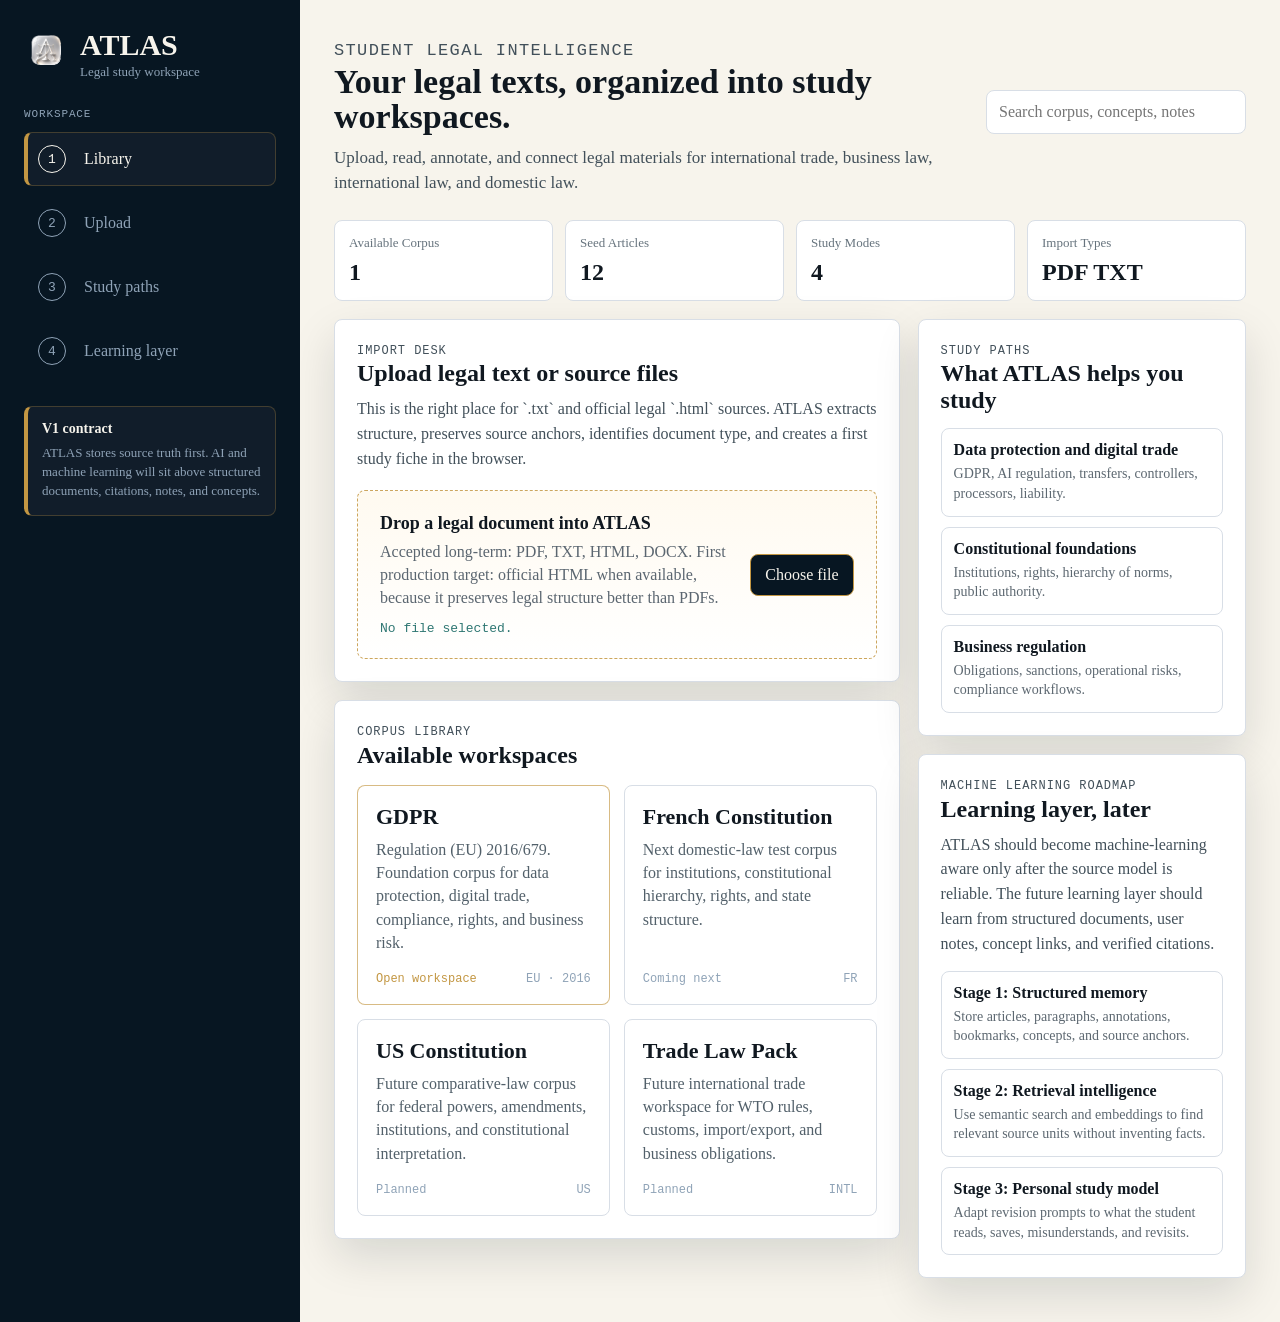
==== index.html @ c13e03ed "Add initial HTML structure for ATLAS workspace" ====
<!doctype html>
<html lang="en">
  <head>
    <meta charset="utf-8">
    <meta name="viewport" content="width=device-width, initial-scale=1">
    <title>ATLAS - Legal Study Workspace</title>
    <style>
      :root {
        --ink: #101820;
        --muted: #8fa3b7;
        --line: #d8dee6;
        --paper: #f7f4ec;
        --panel: #ffffff;
        --nav: #071622;
        --nav-panel: #111d2a;
        --blue: #7f9fbd;
        --teal: #2f7773;
        --gold: #c39743;
        --rose: #bd3d55;
        --soft-blue: #edf3f8;
        --soft-teal: #e8f3f0;
        --soft-gold: #fff4dc;
        --shadow: 0 18px 45px rgba(7, 22, 34, 0.13);
        --serif: "Playfair Display", "Times New Roman", Times, serif;
        --sans: "Times New Roman", Times, serif;
        --mono: "IBM Plex Mono", ui-monospace, monospace;
      }

      * { box-sizing: border-box; }

      body {
        margin: 0;
        background: var(--paper);
        color: var(--ink);
        font-family: var(--sans);
      }

      a {
        color: inherit;
      }

      button, input {
        font: inherit;
      }

      .app {
        min-height: 100vh;
        display: grid;
        grid-template-columns: 300px minmax(0, 1fr);
      }

      .sidebar {
        background: var(--nav);
        color: #f7f4ec;
        padding: 28px 24px;
        min-height: 100vh;
        position: sticky;
        top: 0;
      }

      .brand {
        display: flex;
        align-items: center;
        gap: 12px;
        margin-bottom: 28px;
      }

      .brand-logo {
        width: 44px;
        height: 44px;
        object-fit: contain;
      }

      .brand h1 {
        margin: 0;
        font-family: var(--serif);
        font-size: 30px;
        font-weight: 600;
      }

      .brand p {
        margin: 2px 0 0;
        color: var(--muted);
        font-size: 13px;
      }

      .nav-title {
        margin: 26px 0 12px;
        color: var(--muted);
        font-family: var(--mono);
        font-size: 11px;
        letter-spacing: .08em;
        text-transform: uppercase;
      }

      .side-link {
        display: grid;
        grid-template-columns: 34px 1fr;
        align-items: center;
        gap: 12px;
        color: var(--muted);
        text-decoration: none;
        border: 1px solid transparent;
        border-left: 4px solid transparent;
        border-radius: 8px;
        padding: 12px 10px;
        margin-bottom: 10px;
      }

      .side-link.active,
      .side-link:hover {
        color: #f7f4ec;
        background: var(--nav-panel);
        border-color: rgba(195,151,67,.28);
        border-left-color: var(--gold);
      }

      .step {
        width: 28px;
        height: 28px;
        border: 1px solid currentColor;
        border-radius: 50%;
        display: grid;
        place-items: center;
        font-family: var(--mono);
        font-size: 13px;
      }

      .sidebar-note {
        margin-top: 28px;
        background: var(--nav-panel);
        border: 1px solid rgba(195,151,67,.28);
        border-left: 4px solid var(--gold);
        border-radius: 8px;
        padding: 14px;
      }

      .sidebar-note strong {
        display: block;
        font-size: 14px;
      }

      .sidebar-note span {
        display: block;
        margin-top: 7px;
        color: var(--muted);
        font-size: 13px;
        line-height: 1.45;
      }

      .main {
        min-width: 0;
        padding: 28px 34px 44px;
      }

      .topbar {
        display: flex;
        align-items: center;
        justify-content: space-between;
        gap: 20px;
        margin-bottom: 24px;
      }

      .eyebrow {
        margin: 0 0 8px;
        color: var(--teal);
        font-family: var(--mono);
        font-size: 12px;
        letter-spacing: .08em;
        text-transform: uppercase;
      }

      h2, h3 {
        font-family: var(--serif);
        letter-spacing: 0;
      }

      .topbar h2 {
        margin: 0;
        font-size: 34px;
        line-height: 1.05;
      }

      .topbar p {
        max-width: 650px;
        margin: 10px 0 0;
        color: #42505a;
        font-size: 17px;
        line-height: 1.5;
      }

      .search {
        min-width: 260px;
        max-width: 380px;
        flex: 1;
      }

      .search input {
        width: 100%;
        border: 1px solid var(--line);
        background: #fff;
        border-radius: 8px;
        padding: 12px;
        outline: 0;
      }

      .dashboard {
        display: grid;
        grid-template-columns: minmax(0, 1.55fr) minmax(320px, .9fr);
        gap: 18px;
        align-items: start;
      }

      .panel,
      .corpus-card,
      .metric {
        background: var(--panel);
        border: 1px solid var(--line);
        border-radius: 8px;
        box-shadow: var(--shadow);
      }

      .panel {
        padding: 22px;
      }

      .panel h3 {
        margin: 0 0 10px;
        font-size: 24px;
      }

      .panel p {
        margin: 0;
        color: #42505a;
        line-height: 1.55;
      }

      .upload-zone {
        margin-top: 18px;
        border: 1px dashed rgba(195,151,67,.85);
        background: linear-gradient(180deg, #fffaf0, #ffffff);
        border-radius: 8px;
        padding: 22px;
        display: grid;
        grid-template-columns: 1fr auto;
        align-items: center;
        gap: 16px;
      }

      .upload-zone strong {
        display: block;
        font-size: 18px;
      }

      .upload-zone span {
        display: block;
        margin-top: 6px;
        color: #5b6670;
        line-height: 1.45;
      }

      .file-input {
        position: relative;
        overflow: hidden;
      }

      .file-input input {
        position: absolute;
        inset: 0;
        opacity: 0;
        cursor: pointer;
      }

      .button,
      .ghost-button {
        display: inline-flex;
        align-items: center;
        justify-content: center;
        min-height: 42px;
        border-radius: 8px;
        padding: 10px 14px;
        text-decoration: none;
        cursor: pointer;
      }

      .button {
        border: 1px solid var(--gold);
        background: var(--nav);
        color: #f7f4ec;
      }

      .ghost-button {
        border: 1px solid var(--line);
        background: #fff;
        color: var(--ink);
      }

      .metrics {
        display: grid;
        grid-template-columns: repeat(4, minmax(0, 1fr));
        gap: 12px;
        margin: 18px 0;
      }

      .metric {
        padding: 14px;
        box-shadow: none;
      }

      .metric span {
        display: block;
        color: #66737d;
        font-size: 13px;
      }

      .metric strong {
        display: block;
        margin-top: 8px;
        font-size: 24px;
      }

      .corpus-grid {
        display: grid;
        grid-template-columns: repeat(2, minmax(0, 1fr));
        gap: 14px;
        margin-top: 16px;
      }

      .corpus-card {
        padding: 18px;
        box-shadow: none;
        text-decoration: none;
        min-height: 176px;
        display: flex;
        flex-direction: column;
        justify-content: space-between;
      }

      .corpus-card.available {
        border-color: rgba(195,151,67,.65);
      }

      .corpus-card h4 {
        margin: 0;
        font-family: var(--serif);
        font-size: 22px;
      }

      .corpus-card p {
        margin: 8px 0 0;
        color: #52606a;
        line-height: 1.45;
      }

      .card-footer {
        display: flex;
        align-items: center;
        justify-content: space-between;
        gap: 12px;
        margin-top: 18px;
        color: var(--muted);
        font-family: var(--mono);
        font-size: 12px;
      }

      .status-pill {
        color: var(--gold);
      }

      .right-stack {
        display: grid;
        gap: 18px;
      }

      .path-list,
      .roadmap-list {
        display: grid;
        gap: 10px;
        margin-top: 14px;
      }

      .path,
      .roadmap-item {
        border: 1px solid var(--line);
        border-radius: 8px;
        padding: 12px;
        background: #fff;
      }

      .path strong,
      .roadmap-item strong {
        display: block;
      }

      .path span,
      .roadmap-item span {
        display: block;
        margin-top: 5px;
        color: #5d6871;
        font-size: 14px;
        line-height: 1.4;
      }

      .file-status {
        margin-top: 12px;
        color: var(--teal);
        font-family: var(--mono);
        font-size: 13px;
      }

      .review-panel {
        margin-top: 18px;
        border: 1px solid rgba(195,151,67,.5);
        border-left: 4px solid var(--gold);
        background: #fff;
        border-radius: 8px;
        padding: 18px;
        box-shadow: var(--shadow);
      }

      .review-panel[hidden] {
        display: none;
      }

      .review-header {
        display: flex;
        align-items: flex-start;
        justify-content: space-between;
        gap: 16px;
        margin-bottom: 14px;
      }

      .review-header h4 {
        margin: 0;
        font-family: var(--serif);
        font-size: 22px;
      }

      .review-header p {
        margin: 6px 0 0;
        color: #52606a;
      }

      .confidence-badge {
        border: 1px solid var(--line);
        border-radius: 8px;
        padding: 8px 10px;
        color: var(--nav);
        background: var(--soft-gold);
        font-family: var(--mono);
        font-size: 12px;
        white-space: nowrap;
      }

      .type-options {
        display: grid;
        grid-template-columns: repeat(3, minmax(0, 1fr));
        gap: 10px;
        margin: 14px 0;
      }

      .type-option {
        border: 1px solid var(--line);
        background: #fff;
        border-radius: 8px;
        padding: 11px;
        cursor: pointer;
        text-align: left;
        color: var(--ink);
      }

      .type-option:hover,
      .type-option.active {
        border-color: var(--gold);
        background: var(--soft-gold);
      }

      .type-option strong,
      .type-option span {
        display: block;
      }

      .type-option span {
        margin-top: 4px;
        color: #5d6871;
        font-family: var(--mono);
        font-size: 12px;
      }

      .signal-list {
        margin: 10px 0 0;
        padding: 0;
        list-style: none;
        display: grid;
        gap: 7px;
      }

      .signal-list li {
        border: 1px solid var(--line);
        border-radius: 8px;
        padding: 9px;
        color: #4c5962;
        background: #fff;
      }

      .review-actions {
        display: flex;
        flex-wrap: wrap;
        gap: 10px;
        margin-top: 14px;
      }

      .ingestion-result {
        margin-top: 18px;
        border: 1px solid rgba(47,119,115,.35);
        border-left: 4px solid var(--teal);
        background: var(--soft-teal);
        border-radius: 8px;
        padding: 18px;
      }

      .ingestion-result[hidden] {
        display: none;
      }

      .ingestion-result h4 {
        margin: 0;
        font-family: var(--serif);
        font-size: 22px;
      }

      .ingestion-result p {
        margin-top: 8px;
      }

      .result-grid {
        display: grid;
        grid-template-columns: repeat(4, minmax(0, 1fr));
        gap: 10px;
        margin-top: 14px;
      }

      .result-stat {
        border: 1px solid rgba(47,119,115,.25);
        background: #fff;
        border-radius: 8px;
        padding: 10px;
      }

      .result-stat span {
        display: block;
        color: #5d6871;
        font-family: var(--mono);
        font-size: 11px;
        text-transform: uppercase;
      }

      .result-stat strong {
        display: block;
        margin-top: 5px;
        font-size: 20px;
      }

      .warning-list {
        margin: 12px 0 0;
        padding-left: 18px;
        color: #6d5321;
      }

      @media (max-width: 1120px) {
        .app {
          grid-template-columns: 250px minmax(0, 1fr);
        }

        .dashboard {
          grid-template-columns: 1fr;
        }
      }

      @media (max-width: 780px) {
        .app {
          display: block;
        }

        .sidebar {
          position: static;
          min-height: 0;
          padding: 20px;
        }

        .side-link {
          grid-template-columns: 30px 1fr;
        }

        .main {
          padding: 20px;
        }

        .topbar {
          display: block;
        }

        .topbar h2 {
          font-size: 29px;
        }

        .search {
          margin-top: 16px;
          max-width: none;
        }

        .upload-zone {
          grid-template-columns: 1fr;
        }

        .metrics,
        .corpus-grid,
        .type-options {
          grid-template-columns: 1fr;
        }
      }
    </style>
  </head>
  <body>
    <div class="app">
      <aside class="sidebar">
        <div class="brand">
          <img class="brand-logo" src="assets/main_logo.png" alt="ATLAS logo">
          <div>
            <h1>ATLAS</h1>
            <p>Legal study workspace</p>
          </div>
        </div>

        <div class="nav-title">Workspace</div>
        <a class="side-link active" href="index.html"><span class="step">1</span><span>Library</span></a>
        <a class="side-link" href="#upload"><span class="step">2</span><span>Upload</span></a>
        <a class="side-link" href="#paths"><span class="step">3</span><span>Study paths</span></a>
        <a class="side-link" href="#learning"><span class="step">4</span><span>Learning layer</span></a>

        <div class="sidebar-note">
          <strong>V1 contract</strong>
          <span>ATLAS stores source truth first. AI and machine learning will sit above structured documents, citations, notes, and concepts.</span>
        </div>
      </aside>

      <main class="main">
        <header class="topbar">
          <div>
            <p class="eyebrow">Student legal intelligence</p>
            <h2>Your legal texts, organized into study workspaces.</h2>
            <p>Upload, read, annotate, and connect legal materials for international trade, business law, international law, and domestic law.</p>
          </div>
          <label class="search">
            <input id="workspaceSearch" type="search" placeholder="Search corpus, concepts, notes">
          </label>
        </header>

        <section class="metrics" aria-label="Workspace metrics">
          <div class="metric"><span>Available Corpus</span><strong>1</strong></div>
          <div class="metric"><span>Seed Articles</span><strong>12</strong></div>
          <div class="metric"><span>Study Modes</span><strong>4</strong></div>
          <div class="metric"><span>Import Types</span><strong>PDF TXT</strong></div>
        </section>

        <section class="dashboard">
          <div>
            <section class="panel" id="upload">
              <p class="eyebrow">Import Desk</p>
              <h3>Upload legal text or source files</h3>
              <p>This is the right place for `.txt` and official legal `.html` sources. ATLAS extracts structure, preserves source anchors, identifies document type, and creates a first study fiche in the browser.</p>

              <div class="upload-zone">
                <div>
                  <strong>Drop a legal document into ATLAS</strong>
                  <span>Accepted long-term: PDF, TXT, HTML, DOCX. First production target: official HTML when available, because it preserves legal structure better than PDFs.</span>
                  <div class="file-status" id="fileStatus">No file selected.</div>
                </div>
                <label class="file-input button">
                  Choose file
                  <input id="fileInput" type="file" accept=".pdf,.txt,.html,.htm,.docx">
                </label>
              </div>

              <section class="review-panel" id="reviewPanel" hidden aria-live="polite">
                <div class="review-header">
                  <div>
                    <p class="eyebrow">Document Type Review</p>
                    <h4 id="reviewTitle">Confirm document type</h4>
                    <p id="reviewSummary">ATLAS needs your confirmation before parsing.</p>
                  </div>
                  <div class="confidence-badge" id="confidenceBadge">0%</div>
                </div>

                <div class="type-options" id="typeOptions"></div>

                <p class="eyebrow">Signals Used</p>
                <ul class="signal-list" id="signalList"></ul>

                <div class="review-actions">
                  <button class="button" id="confirmTypeButton" type="button">Confirm type</button>
                  <button class="ghost-button" id="dismissReviewButton" type="button">Cancel review</button>
                </div>
              </section>

              <section class="ingestion-result" id="ingestionResult" hidden aria-live="polite">
                <p class="eyebrow">Generated Workspace</p>
                <h4 id="resultTitle">Workspace ready</h4>
                <p id="resultSummary"></p>
                <div class="result-grid">
                  <div class="result-stat"><span>Type</span><strong id="resultType">-</strong></div>
                  <div class="result-stat"><span>Provisions</span><strong id="resultProvisions">0</strong></div>
                  <div class="result-stat"><span>References</span><strong id="resultReferences">0</strong></div>
                  <div class="result-stat"><span>Warnings</span><strong id="resultWarnings">0</strong></div>
                </div>
                <ul class="warning-list" id="resultWarningList"></ul>
              </section>
            </section>

            <section class="panel" style="margin-top:18px;">
              <p class="eyebrow">Corpus Library</p>
              <h3>Available workspaces</h3>
              <div class="corpus-grid" id="corpusGrid">
                <a class="corpus-card available" href="documents/gdpr.html" data-search="gdpr european union privacy data protection trade business regulation">
                  <div>
                    <h4>GDPR</h4>
                    <p>Regulation (EU) 2016/679. Foundation corpus for data protection, digital trade, compliance, rights, and business risk.</p>
                  </div>
                  <div class="card-footer"><span class="status-pill">Open workspace</span><span>EU · 2016</span></div>
                </a>

                <article class="corpus-card" data-search="french constitution domestic law france institutions constitutional">
                  <div>
                    <h4>French Constitution</h4>
                    <p>Next domestic-law test corpus for institutions, constitutional hierarchy, rights, and state structure.</p>
                  </div>
                  <div class="card-footer"><span>Coming next</span><span>FR</span></div>
                </article>

                <article class="corpus-card" data-search="us constitution united states constitutional federal rights">
                  <div>
                    <h4>US Constitution</h4>
                    <p>Future comparative-law corpus for federal powers, amendments, institutions, and constitutional interpretation.</p>
                  </div>
                  <div class="card-footer"><span>Planned</span><span>US</span></div>
                </article>

                <article class="corpus-card" data-search="wto international trade business import export">
                  <div>
                    <h4>Trade Law Pack</h4>
                    <p>Future international trade workspace for WTO rules, customs, import/export, and business obligations.</p>
                  </div>
                  <div class="card-footer"><span>Planned</span><span>INTL</span></div>
                </article>
              </div>
            </section>
          </div>

          <aside class="right-stack">
            <section class="panel" id="paths">
              <p class="eyebrow">Study Paths</p>
              <h3>What ATLAS helps you study</h3>
              <div class="path-list">
                <div class="path"><strong>Data protection and digital trade</strong><span>GDPR, AI regulation, transfers, controllers, processors, liability.</span></div>
                <div class="path"><strong>Constitutional foundations</strong><span>Institutions, rights, hierarchy of norms, public authority.</span></div>
                <div class="path"><strong>Business regulation</strong><span>Obligations, sanctions, operational risks, compliance workflows.</span></div>
              </div>
            </section>

            <section class="panel" id="learning">
              <p class="eyebrow">Machine Learning Roadmap</p>
              <h3>Learning layer, later</h3>
              <p>ATLAS should become machine-learning aware only after the source model is reliable. The future learning layer should learn from structured documents, user notes, concept links, and verified citations.</p>
              <div class="roadmap-list">
                <div class="roadmap-item"><strong>Stage 1: Structured memory</strong><span>Store articles, paragraphs, annotations, bookmarks, concepts, and source anchors.</span></div>
                <div class="roadmap-item"><strong>Stage 2: Retrieval intelligence</strong><span>Use semantic search and embeddings to find relevant source units without inventing facts.</span></div>
                <div class="roadmap-item"><strong>Stage 3: Personal study model</strong><span>Adapt revision prompts to what the student reads, saves, misunderstands, and revisits.</span></div>
              </div>
            </section>
          </aside>
        </section>
      </main>
    </div>

    <script src="data/pipeline/extractor.js"></script>
    <script src="data/pipeline/document-detector.js"></script>
    <script src="data/pipeline/parsers/_core.js"></script>
    <script src="data/pipeline/parsers/constitution-parser.js"></script>
    <script src="data/pipeline/parsers/regulation-parser.js"></script>
    <script src="data/pipeline/parsers/directive-parser.js"></script>
    <script src="data/pipeline/parsers/treaty-parser.js"></script>
    <script src="data/pipeline/parsers/statute-parser.js"></script>
    <script src="data/pipeline/parsers/judgment-parser.js"></script>
    <script src="data/pipeline/parsers/contract-parser.js"></script>
    <script src="data/pipeline/parsers/generic-parser.js"></script>
    <script src="data/pipeline/fiche-generator.js"></script>
    <script src="data/pipeline/pipeline.js"></script>
    <script>
      const fileInput = document.getElementById("fileInput");
      const fileStatus = document.getElementById("fileStatus");
      const search = document.getElementById("workspaceSearch");
      const cards = Array.from(document.querySelectorAll("[data-search]"));
      const reviewPanel = document.getElementById("reviewPanel");
      const reviewTitle = document.getElementById("reviewTitle");
      const reviewSummary = document.getElementById("reviewSummary");
      const confidenceBadge = document.getElementById("confidenceBadge");
      const typeOptions = document.getElementById("typeOptions");
      const signalList = document.getElementById("signalList");
      const confirmTypeButton = document.getElementById("confirmTypeButton");
      const dismissReviewButton = document.getElementById("dismissReviewButton");
      const ingestionResult = document.getElementById("ingestionResult");
      const resultTitle = document.getElementById("resultTitle");
      const resultSummary = document.getElementById("resultSummary");
      const resultType = document.getElementById("resultType");
      const resultProvisions = document.getElementById("resultProvisions");
      const resultReferences = document.getElementById("resultReferences");
      const resultWarnings = document.getElementById("resultWarnings");
      const resultWarningList = document.getElementById("resultWarningList");
      const documentTypeChoices = [
        { type: "constitution", label: "Constitution", parser: "constitution-parser.js" },
        { type: "regulation", label: "Regulation", parser: "regulation-parser.js" },
        { type: "directive", label: "Directive", parser: "directive-parser.js" },
        { type: "treaty", label: "Treaty", parser: "treaty-parser.js" },
        { type: "statute", label: "Statute / Act", parser: "statute-parser.js" },
        { type: "judgment", label: "Judgment", parser: "judgment-parser.js" },
        { type: "contract", label: "Contract", parser: "contract-parser.js" },
        { type: "unknown", label: "Generic / Unknown", parser: "generic-parser.js" }
      ];
      let pendingDetection = null;
      let selectedType = null;

      fileInput.addEventListener("change", async event => {
        const file = event.target.files[0];
        hideReview();
        hideResult();

        if (!file) {
          fileStatus.textContent = "No file selected.";
          return;
        }

        fileStatus.textContent = `${file.name} selected. Extracting text and detecting document type...`;

        try {
          if (!window.ATLAS_Extractor || !window.ATLAS_DocumentDetector || !window.ATLAS_Pipeline) {
            throw new Error("ATLAS ingestion modules are not loaded.");
          }

          const extraction = await window.ATLAS_Extractor.extract(file);
          const detection = window.ATLAS_DocumentDetector.detect(extraction);

          pendingDetection = {
            extraction,
            detection,
            confirmed: detection.decision === "auto",
            confirmedType: detection.decision === "auto" ? detection.type : null
          };

          if (detection.decision === "auto") {
            fileStatus.textContent = `${file.name} detected as ${detection.label} (${detection.confidence}% confidence). Review or confirm to generate the workspace.`;
            showReview(detection, true);
          } else {
            fileStatus.textContent = `${file.name} needs document-type confirmation before parsing.`;
            showReview(detection, false);
          }
        } catch (error) {
          fileStatus.textContent = error.message;
        }
      });

      search.addEventListener("input", event => {
        const query = event.target.value.trim().toLowerCase();
        cards.forEach(card => {
          const haystack = `${card.textContent} ${card.dataset.search}`.toLowerCase();
          card.style.display = haystack.includes(query) ? "" : "none";
        });
      });

      confirmTypeButton.addEventListener("click", async () => {
        if (!pendingDetection || !selectedType) return;

        const choice = documentTypeChoices.find(item => item.type === selectedType);
        pendingDetection.confirmed = true;
        pendingDetection.confirmedType = selectedType;
        pendingDetection.confirmedParser = choice ? choice.parser : "generic-parser.js";
        pendingDetection.detection = {
          ...pendingDetection.detection,
          type: selectedType,
          label: choice ? choice.label : "Generic / Unknown",
          parser: choice ? choice.parser : "generic-parser.js",
          decision: "user-confirmed",
          confirmedByUser: true
        };

        fileStatus.textContent = `Confirmed as ${pendingDetection.detection.label}. Building workspace fiche...`;
        reviewSummary.textContent = "Document type confirmed. ATLAS is parsing the source now.";

        try {
          const result = await window.ATLAS_Pipeline.process(pendingDetection.extraction, {
            skipExtraction: true,
            confirmedType: selectedType,
            language: pendingDetection.detection.language,
            onProgress(progress) {
              fileStatus.textContent = `${progress.stageLabel}: ${progress.detail || progress.progress + "%"}`;
            }
          });

          renderPipelineResult(result);
          fileStatus.textContent = `${pendingDetection.extraction.filename} loaded as ${result.fiche.document.label}.`;
        } catch (error) {
          fileStatus.textContent = error.message;
        }
      });

      dismissReviewButton.addEventListener("click", () => {
        hideReview();
        if (pendingDetection && pendingDetection.extraction) {
          fileStatus.textContent = `${pendingDetection.extraction.filename} selected. Review cancelled; parsing is paused.`;
        }
      });

      function showReview(detection, autoAccepted) {
        selectedType = detection.type === "unknown" && detection.candidate ? detection.candidate : detection.type;
        if (!documentTypeChoices.some(item => item.type === selectedType)) {
          selectedType = "unknown";
        }

        reviewPanel.hidden = false;
        reviewTitle.textContent = autoAccepted ? "ATLAS auto-detected the document type" : "Confirm document type before parsing";
        reviewSummary.textContent = autoAccepted
          ? `${detection.label} was selected automatically. You can still override it before parser handoff.`
          : "ATLAS found ambiguity. Choose the correct type so the parser does not start from a wrong assumption.";
        confidenceBadge.textContent = `${detection.confidence || 0}% confidence`;

        renderTypeOptions(detection);
        renderSignals(detection);
      }

      function renderTypeOptions(detection) {
        const scoreByType = new Map((detection.allScores || []).map(score => [score.type, score.score]));
        typeOptions.innerHTML = documentTypeChoices.map(choice => {
          const score = scoreByType.has(choice.type) ? `${scoreByType.get(choice.type)} score` : "manual choice";
          const active = choice.type === selectedType ? " active" : "";
          return `
            <button class="type-option${active}" type="button" data-type="${choice.type}">
              <strong>${choice.label}</strong>
              <span>${score}</span>
            </button>
          `;
        }).join("");

        typeOptions.querySelectorAll("[data-type]").forEach(button => {
          button.addEventListener("click", () => {
            selectedType = button.dataset.type;
            typeOptions.querySelectorAll("[data-type]").forEach(item => {
              item.classList.toggle("active", item === button);
            });
          });
        });
      }

      function renderSignals(detection) {
        const signals = (detection.signals || []).slice(0, 5);
        if (signals.length === 0) {
          signalList.innerHTML = `<li>No strong signals found. Manual confirmation is required.</li>`;
          return;
        }

        signalList.innerHTML = signals.map(signal => `
          <li>
            <strong>${signal.description || "Matched signal"}</strong>
            <span>${signal.docLabel || signal.docType} · weight ${signal.weight} · ${signal.matchCount || 1} match(es)</span>
          </li>
        `).join("");
      }

      function hideReview() {
        reviewPanel.hidden = true;
        pendingDetection = null;
        selectedType = null;
        typeOptions.innerHTML = "";
        signalList.innerHTML = "";
      }

      function renderPipelineResult(result) {
        const fiche = result.fiche;
        const references = fiche.connections
          ? fiche.connections.totalResolved + fiche.connections.totalUnresolved
          : 0;
        const warnings = result.warnings || fiche.quality?.warnings || [];

        ingestionResult.hidden = false;
        resultTitle.textContent = fiche.document.metadata.title || fiche.document.filename || "Workspace ready";
        resultSummary.textContent = fiche.summary.full || fiche.summary.short || "Workspace generated.";
        resultType.textContent = fiche.document.label;
        resultProvisions.textContent = String(fiche.provisions.length);
        resultReferences.textContent = String(references);
        resultWarnings.textContent = String(warnings.length);
        resultWarningList.innerHTML = warnings.length
          ? warnings.slice(0, 4).map(warning => `<li>${warning.message}</li>`).join("")
          : "";
      }

      function hideResult() {
        ingestionResult.hidden = true;
        resultTitle.textContent = "Workspace ready";
        resultSummary.textContent = "";
        resultType.textContent = "-";
        resultProvisions.textContent = "0";
        resultReferences.textContent = "0";
        resultWarnings.textContent = "0";
        resultWarningList.innerHTML = "";
      }
    </script>
  </body>
</html>
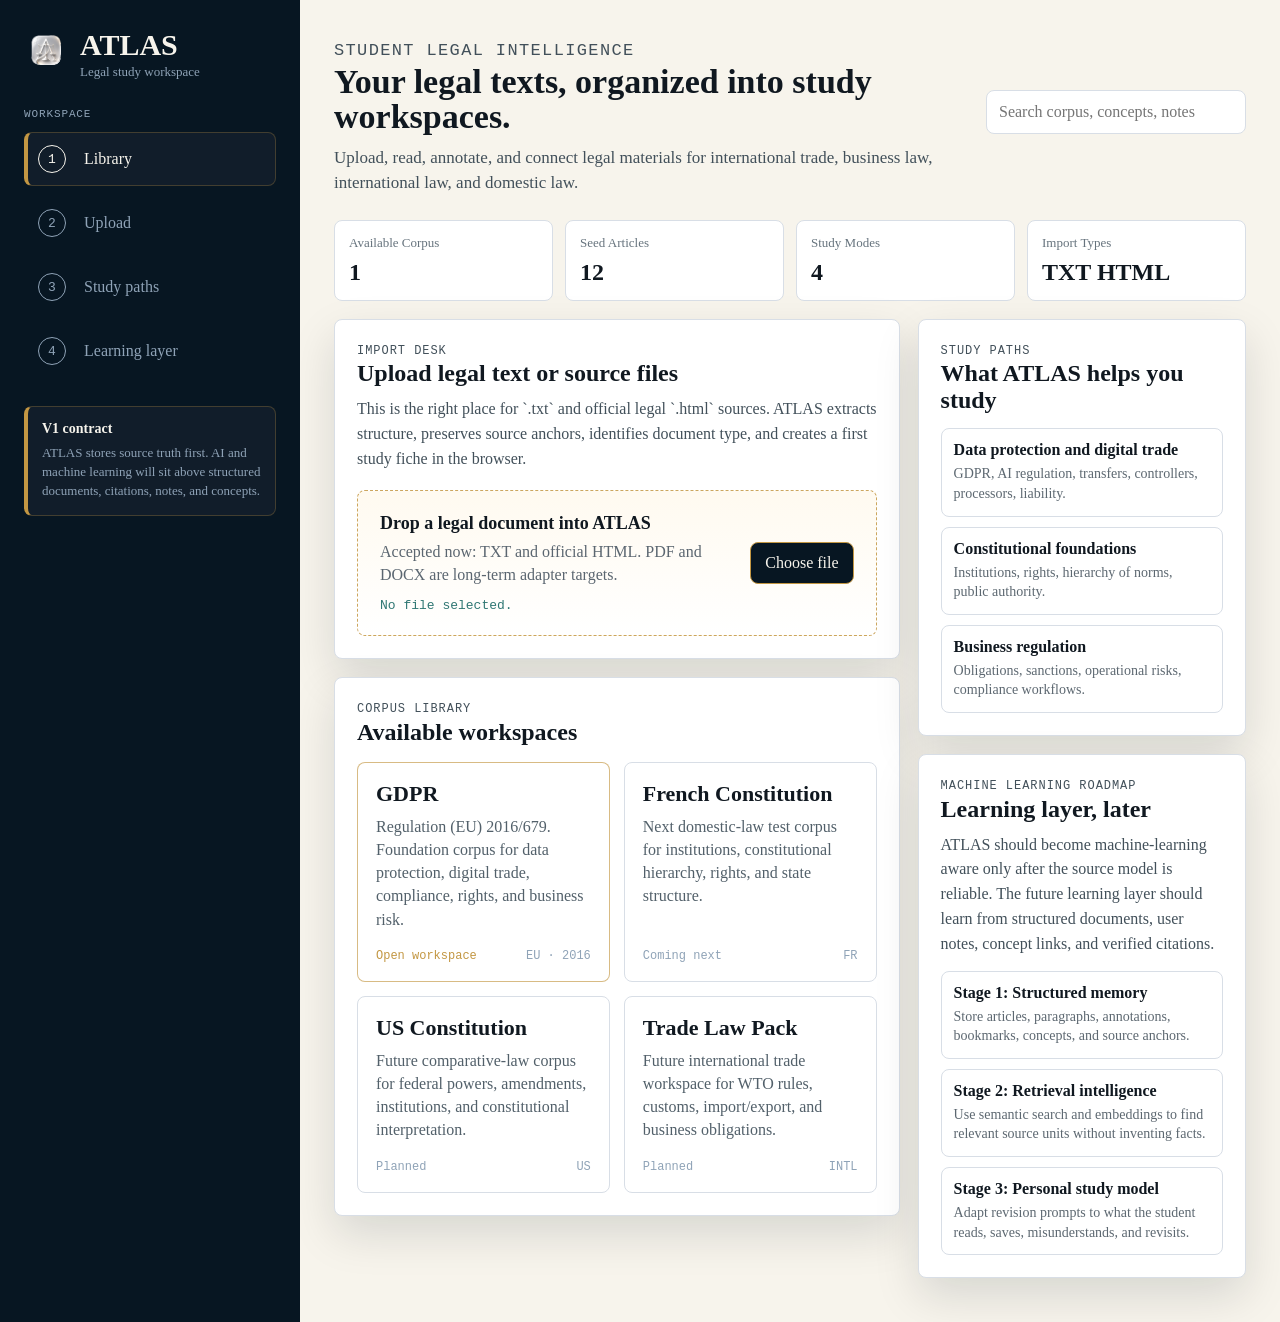
==== commit 722a14fc: "Update index.html" ====
--- a/index.html
+++ b/index.html
@@ -660,7 +660,7 @@
           <div class="metric"><span>Available Corpus</span><strong>1</strong></div>
           <div class="metric"><span>Seed Articles</span><strong>12</strong></div>
           <div class="metric"><span>Study Modes</span><strong>4</strong></div>
-          <div class="metric"><span>Import Types</span><strong>PDF TXT</strong></div>
+          <div class="metric"><span>Import Types</span><strong>TXT HTML</strong></div>
         </section>
 
         <section class="dashboard">
@@ -673,12 +673,12 @@
               <div class="upload-zone">
                 <div>
                   <strong>Drop a legal document into ATLAS</strong>
-                  <span>Accepted long-term: PDF, TXT, HTML, DOCX. First production target: official HTML when available, because it preserves legal structure better than PDFs.</span>
+                  <span>Accepted now: TXT and official HTML. PDF and DOCX are long-term adapter targets.</span>
                   <div class="file-status" id="fileStatus">No file selected.</div>
                 </div>
                 <label class="file-input button">
                   Choose file
-                  <input id="fileInput" type="file" accept=".pdf,.txt,.html,.htm,.docx">
+                  <input id="fileInput" type="file" accept=".txt,.html,.htm">
                 </label>
               </div>
 
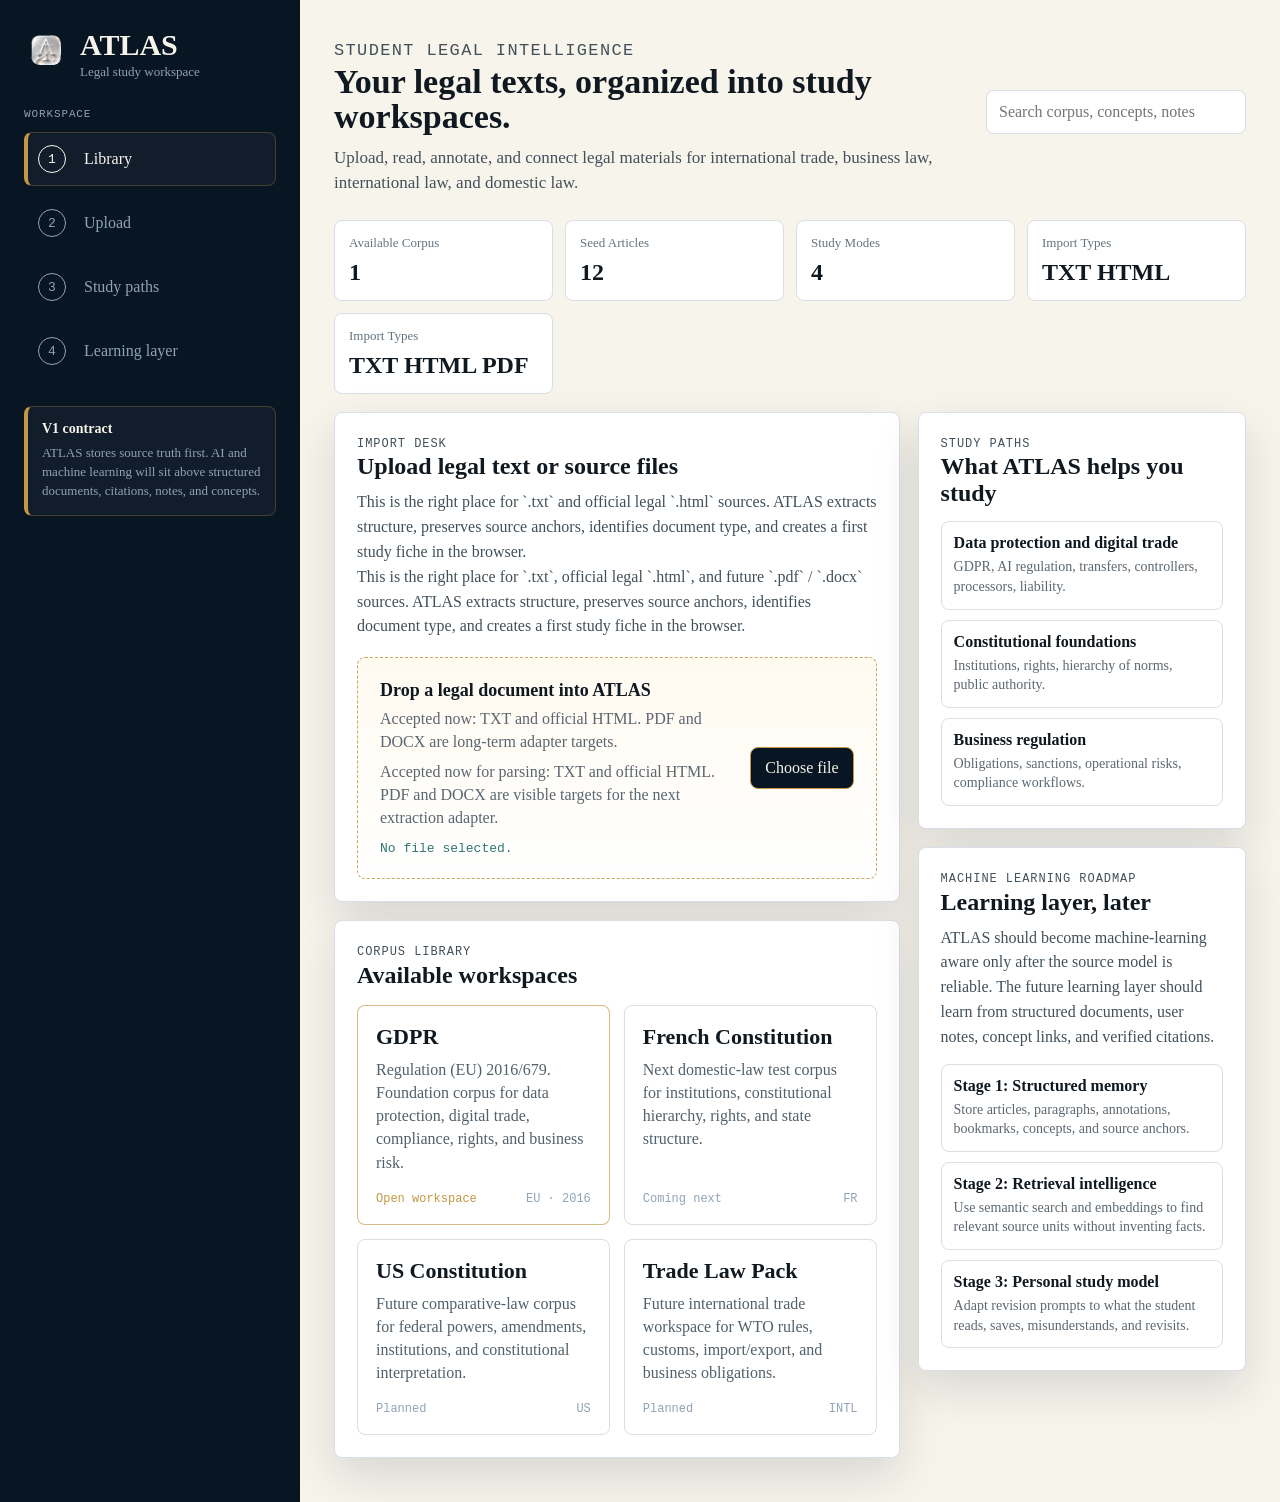
==== commit 6bf3c1dd: "Add PDF and DOCX support in file upload section" ====
--- a/index.html
+++ b/index.html
@@ -661,6 +661,7 @@
           <div class="metric"><span>Seed Articles</span><strong>12</strong></div>
           <div class="metric"><span>Study Modes</span><strong>4</strong></div>
           <div class="metric"><span>Import Types</span><strong>TXT HTML</strong></div>
+          <div class="metric"><span>Import Types</span><strong>TXT HTML PDF</strong></div>
         </section>
 
         <section class="dashboard">
@@ -669,16 +670,19 @@
               <p class="eyebrow">Import Desk</p>
               <h3>Upload legal text or source files</h3>
               <p>This is the right place for `.txt` and official legal `.html` sources. ATLAS extracts structure, preserves source anchors, identifies document type, and creates a first study fiche in the browser.</p>
+              <p>This is the right place for `.txt`, official legal `.html`, and future `.pdf` / `.docx` sources. ATLAS extracts structure, preserves source anchors, identifies document type, and creates a first study fiche in the browser.</p>
 
               <div class="upload-zone">
                 <div>
                   <strong>Drop a legal document into ATLAS</strong>
                   <span>Accepted now: TXT and official HTML. PDF and DOCX are long-term adapter targets.</span>
+                  <span>Accepted now for parsing: TXT and official HTML. PDF and DOCX are visible targets for the next extraction adapter.</span>
                   <div class="file-status" id="fileStatus">No file selected.</div>
                 </div>
                 <label class="file-input button">
                   Choose file
                   <input id="fileInput" type="file" accept=".txt,.html,.htm">
+                  <input id="fileInput" type="file" accept=".txt,.html,.htm,.pdf,.docx">
                 </label>
               </div>
 
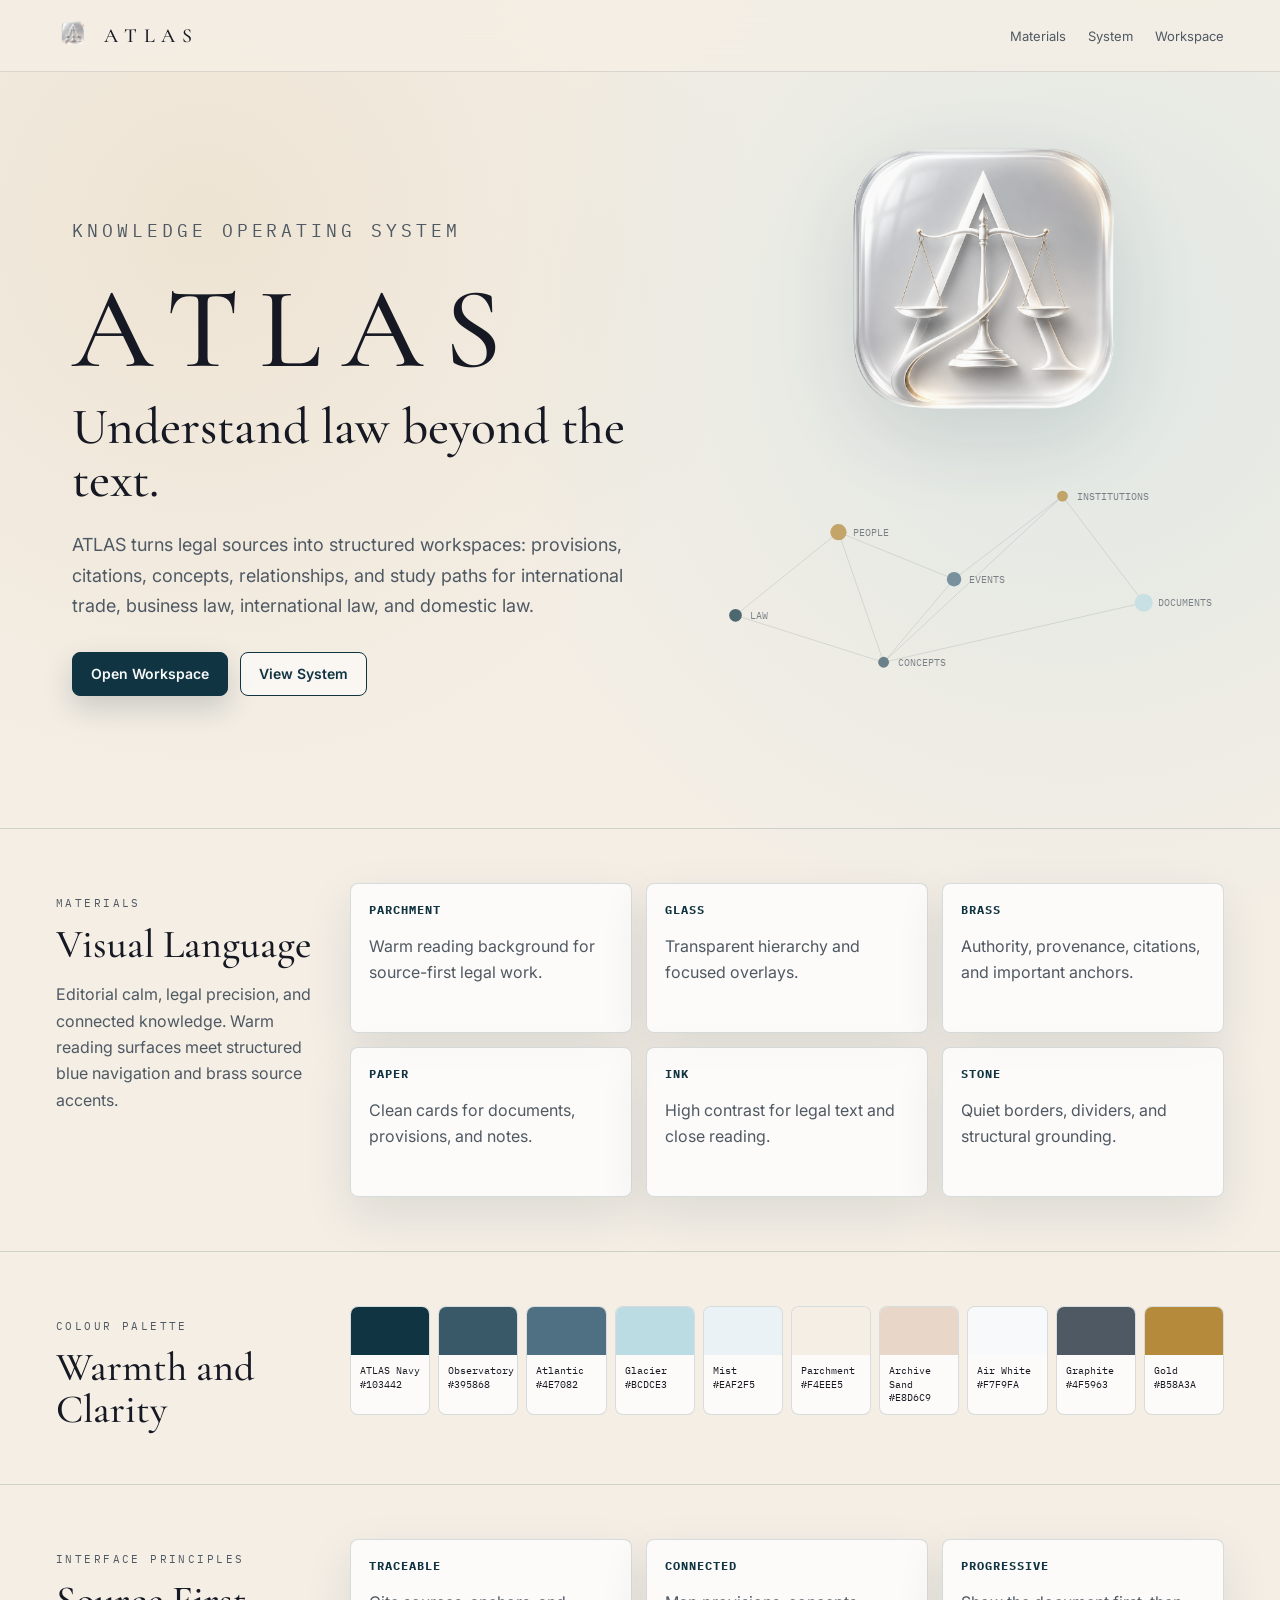
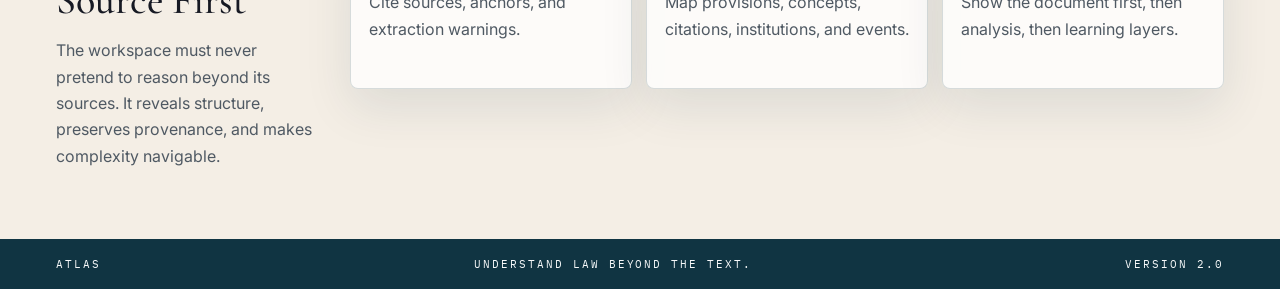
==== commit 8b4ab97d: "Create index.html" ====
--- a/index.html
+++ b/index.html
@@ -3,1018 +3,347 @@
   <head>
     <meta charset="utf-8">
     <meta name="viewport" content="width=device-width, initial-scale=1">
-    <title>ATLAS - Legal Study Workspace</title>
+    <title>ATLAS - Understand Law Beyond the Text</title>
+
+    <link rel="preconnect" href="https://fonts.googleapis.com">
+    <link rel="preconnect" href="https://fonts.gstatic.com" crossorigin>
+    <link href="https://fonts.googleapis.com/css2?family=Cormorant+Garamond:wght@400;500;600;700&family=IBM+Plex+Mono:wght@400;500;600&family=Inter:wght@400;500;600;700&display=swap" rel="stylesheet">
+    <link rel="stylesheet" href="assets/atlas.css">
+
     <style>
-      :root {
-        --ink: #101820;
-        --muted: #8fa3b7;
-        --line: #d8dee6;
-        --paper: #f7f4ec;
-        --panel: #ffffff;
-        --nav: #071622;
-        --nav-panel: #111d2a;
-        --blue: #7f9fbd;
-        --teal: #2f7773;
-        --gold: #c39743;
-        --rose: #bd3d55;
-        --soft-blue: #edf3f8;
-        --soft-teal: #e8f3f0;
-        --soft-gold: #fff4dc;
-        --shadow: 0 18px 45px rgba(7, 22, 34, 0.13);
-        --serif: "Playfair Display", "Times New Roman", Times, serif;
-        --sans: "Times New Roman", Times, serif;
-        --mono: "IBM Plex Mono", ui-monospace, monospace;
-      }
-
-      * { box-sizing: border-box; }
-
       body {
+        min-height: 100vh;
+      }
+
+      .site-shell {
+        min-height: 100vh;
+      }
+
+      .topline {
+        position: fixed;
+        z-index: 10;
+        inset: 0 0 auto;
+        display: flex;
+        align-items: center;
+        justify-content: space-between;
+        height: 72px;
+        padding: 0 clamp(20px, 5vw, 56px);
+        border-bottom: 1px solid rgba(16, 52, 66, 0.12);
+        background: rgba(244, 238, 229, 0.82);
+        backdrop-filter: blur(16px);
+      }
+
+      .brand {
+        display: flex;
+        align-items: center;
+        gap: 14px;
+        text-decoration: none;
+      }
+
+      .brand img {
+        width: 34px;
+        height: 34px;
+        object-fit: contain;
+      }
+
+      .brand span {
+        font-size: 20px;
+      }
+
+      .nav {
+        display: flex;
+        align-items: center;
+        gap: 22px;
+        color: var(--graphite);
+        font-size: 13px;
+      }
+
+      .nav a {
+        text-decoration: none;
+      }
+
+      .hero {
+        position: relative;
+        min-height: 92vh;
+        display: grid;
+        align-items: center;
+        padding: 110px clamp(20px, 6vw, 72px) 48px;
+        overflow: hidden;
+      }
+
+      .hero-logo {
+        position: absolute;
+        right: clamp(18px, 8vw, 110px);
+        top: 118px;
+        width: min(36vw, 390px);
+        opacity: 0.88;
+        filter: drop-shadow(0 28px 46px rgba(16, 52, 66, 0.16));
+      }
+
+      .knowledge-graph {
+        position: absolute;
+        right: clamp(16px, 5vw, 80px);
+        bottom: 10vh;
+        width: min(44vw, 560px);
+        opacity: 0.72;
+      }
+
+      .hero-copy {
+        position: relative;
+        z-index: 1;
+        max-width: 720px;
+      }
+
+      .hero h1 {
+        margin: 18px 0 18px;
+        font-family: var(--serif);
+        font-size: clamp(56px, 9vw, 124px);
+        font-weight: 500;
+        letter-spacing: 0.18em;
+        line-height: 0.92;
+      }
+
+      .hero h2 {
         margin: 0;
-        background: var(--paper);
-        color: var(--ink);
-        font-family: var(--sans);
-      }
-
-      a {
-        color: inherit;
-      }
-
-      button, input {
-        font: inherit;
-      }
-
-      .app {
-        min-height: 100vh;
+        max-width: 620px;
+        font-family: var(--serif);
+        font-size: clamp(32px, 4vw, 58px);
+        font-weight: 500;
+        line-height: 1.05;
+      }
+
+      .hero p {
+        max-width: 560px;
+        margin: 22px 0 30px;
+        color: var(--graphite);
+        font-size: 18px;
+        line-height: 1.7;
+      }
+
+      .hero-actions {
+        display: flex;
+        flex-wrap: wrap;
+        gap: 12px;
+      }
+
+      .section {
+        padding: 54px clamp(20px, 5vw, 56px);
+        border-top: 1px solid rgba(16, 52, 66, 0.16);
+      }
+
+      .section-grid {
         display: grid;
-        grid-template-columns: 300px minmax(0, 1fr);
-      }
-
-      .sidebar {
-        background: var(--nav);
-        color: #f7f4ec;
-        padding: 28px 24px;
-        min-height: 100vh;
-        position: sticky;
-        top: 0;
-      }
-
-      .brand {
-        display: flex;
-        align-items: center;
-        gap: 12px;
-        margin-bottom: 28px;
-      }
-
-      .brand-logo {
-        width: 44px;
-        height: 44px;
-        object-fit: contain;
-      }
-
-      .brand h1 {
-        margin: 0;
+        grid-template-columns: 260px minmax(0, 1fr);
+        gap: 34px;
+        align-items: start;
+      }
+
+      .section h2 {
+        margin: 8px 0 0;
         font-family: var(--serif);
-        font-size: 30px;
-        font-weight: 600;
-      }
-
-      .brand p {
-        margin: 2px 0 0;
-        color: var(--muted);
-        font-size: 13px;
-      }
-
-      .nav-title {
-        margin: 26px 0 12px;
-        color: var(--muted);
+        font-size: 40px;
+        font-weight: 500;
+        line-height: 1.05;
+      }
+
+      .section p {
+        color: var(--graphite);
+        line-height: 1.65;
+      }
+
+      .material-grid,
+      .principle-grid {
+        display: grid;
+        grid-template-columns: repeat(3, minmax(0, 1fr));
+        gap: 14px;
+      }
+
+      .material,
+      .principle {
+        min-height: 150px;
+        padding: 18px;
+      }
+
+      .material strong,
+      .principle strong {
+        display: block;
+        margin-bottom: 10px;
+        color: var(--atlas-navy);
+        font-family: var(--mono);
+        font-size: 12px;
+        letter-spacing: 0.08em;
+        text-transform: uppercase;
+      }
+
+      .palette {
+        display: grid;
+        grid-template-columns: repeat(10, minmax(0, 1fr));
+        gap: 8px;
+      }
+
+      .swatch {
+        min-height: 98px;
+        border: 1px solid var(--line);
+        border-radius: 8px;
+        overflow: hidden;
+        background: var(--card);
+      }
+
+      .swatch i {
+        display: block;
+        height: 48px;
+      }
+
+      .swatch span {
+        display: block;
+        padding: 9px;
+        font-family: var(--mono);
+        font-size: 10px;
+        line-height: 1.35;
+      }
+
+      .footer {
+        display: flex;
+        align-items: center;
+        justify-content: space-between;
+        gap: 20px;
+        padding: 18px clamp(20px, 5vw, 56px);
+        background: var(--atlas-navy);
+        color: var(--air-white);
         font-family: var(--mono);
         font-size: 11px;
-        letter-spacing: .08em;
+        letter-spacing: 0.18em;
         text-transform: uppercase;
       }
 
-      .side-link {
-        display: grid;
-        grid-template-columns: 34px 1fr;
-        align-items: center;
-        gap: 12px;
-        color: var(--muted);
-        text-decoration: none;
-        border: 1px solid transparent;
-        border-left: 4px solid transparent;
-        border-radius: 8px;
-        padding: 12px 10px;
-        margin-bottom: 10px;
-      }
-
-      .side-link.active,
-      .side-link:hover {
-        color: #f7f4ec;
-        background: var(--nav-panel);
-        border-color: rgba(195,151,67,.28);
-        border-left-color: var(--gold);
-      }
-
-      .step {
-        width: 28px;
-        height: 28px;
-        border: 1px solid currentColor;
-        border-radius: 50%;
-        display: grid;
-        place-items: center;
-        font-family: var(--mono);
-        font-size: 13px;
-      }
-
-      .sidebar-note {
-        margin-top: 28px;
-        background: var(--nav-panel);
-        border: 1px solid rgba(195,151,67,.28);
-        border-left: 4px solid var(--gold);
-        border-radius: 8px;
-        padding: 14px;
-      }
-
-      .sidebar-note strong {
-        display: block;
-        font-size: 14px;
-      }
-
-      .sidebar-note span {
-        display: block;
-        margin-top: 7px;
-        color: var(--muted);
-        font-size: 13px;
-        line-height: 1.45;
-      }
-
-      .main {
-        min-width: 0;
-        padding: 28px 34px 44px;
-      }
-
-      .topbar {
-        display: flex;
-        align-items: center;
-        justify-content: space-between;
-        gap: 20px;
-        margin-bottom: 24px;
-      }
-
-      .eyebrow {
-        margin: 0 0 8px;
-        color: var(--teal);
-        font-family: var(--mono);
-        font-size: 12px;
-        letter-spacing: .08em;
-        text-transform: uppercase;
-      }
-
-      h2, h3 {
-        font-family: var(--serif);
-        letter-spacing: 0;
-      }
-
-      .topbar h2 {
-        margin: 0;
-        font-size: 34px;
-        line-height: 1.05;
-      }
-
-      .topbar p {
-        max-width: 650px;
-        margin: 10px 0 0;
-        color: #42505a;
-        font-size: 17px;
-        line-height: 1.5;
-      }
-
-      .search {
-        min-width: 260px;
-        max-width: 380px;
-        flex: 1;
-      }
-
-      .search input {
-        width: 100%;
-        border: 1px solid var(--line);
-        background: #fff;
-        border-radius: 8px;
-        padding: 12px;
-        outline: 0;
-      }
-
-      .dashboard {
-        display: grid;
-        grid-template-columns: minmax(0, 1.55fr) minmax(320px, .9fr);
-        gap: 18px;
-        align-items: start;
-      }
-
-      .panel,
-      .corpus-card,
-      .metric {
-        background: var(--panel);
-        border: 1px solid var(--line);
-        border-radius: 8px;
-        box-shadow: var(--shadow);
-      }
-
-      .panel {
-        padding: 22px;
-      }
-
-      .panel h3 {
-        margin: 0 0 10px;
-        font-size: 24px;
-      }
-
-      .panel p {
-        margin: 0;
-        color: #42505a;
-        line-height: 1.55;
-      }
-
-      .upload-zone {
-        margin-top: 18px;
-        border: 1px dashed rgba(195,151,67,.85);
-        background: linear-gradient(180deg, #fffaf0, #ffffff);
-        border-radius: 8px;
-        padding: 22px;
-        display: grid;
-        grid-template-columns: 1fr auto;
-        align-items: center;
-        gap: 16px;
-      }
-
-      .upload-zone strong {
-        display: block;
-        font-size: 18px;
-      }
-
-      .upload-zone span {
-        display: block;
-        margin-top: 6px;
-        color: #5b6670;
-        line-height: 1.45;
-      }
-
-      .file-input {
-        position: relative;
-        overflow: hidden;
-      }
-
-      .file-input input {
-        position: absolute;
-        inset: 0;
-        opacity: 0;
-        cursor: pointer;
-      }
-
-      .button,
-      .ghost-button {
-        display: inline-flex;
-        align-items: center;
-        justify-content: center;
-        min-height: 42px;
-        border-radius: 8px;
-        padding: 10px 14px;
-        text-decoration: none;
-        cursor: pointer;
-      }
-
-      .button {
-        border: 1px solid var(--gold);
-        background: var(--nav);
-        color: #f7f4ec;
-      }
-
-      .ghost-button {
-        border: 1px solid var(--line);
-        background: #fff;
-        color: var(--ink);
-      }
-
-      .metrics {
-        display: grid;
-        grid-template-columns: repeat(4, minmax(0, 1fr));
-        gap: 12px;
-        margin: 18px 0;
-      }
-
-      .metric {
-        padding: 14px;
-        box-shadow: none;
-      }
-
-      .metric span {
-        display: block;
-        color: #66737d;
-        font-size: 13px;
-      }
-
-      .metric strong {
-        display: block;
-        margin-top: 8px;
-        font-size: 24px;
-      }
-
-      .corpus-grid {
-        display: grid;
-        grid-template-columns: repeat(2, minmax(0, 1fr));
-        gap: 14px;
-        margin-top: 16px;
-      }
-
-      .corpus-card {
-        padding: 18px;
-        box-shadow: none;
-        text-decoration: none;
-        min-height: 176px;
-        display: flex;
-        flex-direction: column;
-        justify-content: space-between;
-      }
-
-      .corpus-card.available {
-        border-color: rgba(195,151,67,.65);
-      }
-
-      .corpus-card h4 {
-        margin: 0;
-        font-family: var(--serif);
-        font-size: 22px;
-      }
-
-      .corpus-card p {
-        margin: 8px 0 0;
-        color: #52606a;
-        line-height: 1.45;
-      }
-
-      .card-footer {
-        display: flex;
-        align-items: center;
-        justify-content: space-between;
-        gap: 12px;
-        margin-top: 18px;
-        color: var(--muted);
-        font-family: var(--mono);
-        font-size: 12px;
-      }
-
-      .status-pill {
-        color: var(--gold);
-      }
-
-      .right-stack {
-        display: grid;
-        gap: 18px;
-      }
-
-      .path-list,
-      .roadmap-list {
-        display: grid;
-        gap: 10px;
-        margin-top: 14px;
-      }
-
-      .path,
-      .roadmap-item {
-        border: 1px solid var(--line);
-        border-radius: 8px;
-        padding: 12px;
-        background: #fff;
-      }
-
-      .path strong,
-      .roadmap-item strong {
-        display: block;
-      }
-
-      .path span,
-      .roadmap-item span {
-        display: block;
-        margin-top: 5px;
-        color: #5d6871;
-        font-size: 14px;
-        line-height: 1.4;
-      }
-
-      .file-status {
-        margin-top: 12px;
-        color: var(--teal);
-        font-family: var(--mono);
-        font-size: 13px;
-      }
-
-      .review-panel {
-        margin-top: 18px;
-        border: 1px solid rgba(195,151,67,.5);
-        border-left: 4px solid var(--gold);
-        background: #fff;
-        border-radius: 8px;
-        padding: 18px;
-        box-shadow: var(--shadow);
-      }
-
-      .review-panel[hidden] {
-        display: none;
-      }
-
-      .review-header {
-        display: flex;
-        align-items: flex-start;
-        justify-content: space-between;
-        gap: 16px;
-        margin-bottom: 14px;
-      }
-
-      .review-header h4 {
-        margin: 0;
-        font-family: var(--serif);
-        font-size: 22px;
-      }
-
-      .review-header p {
-        margin: 6px 0 0;
-        color: #52606a;
-      }
-
-      .confidence-badge {
-        border: 1px solid var(--line);
-        border-radius: 8px;
-        padding: 8px 10px;
-        color: var(--nav);
-        background: var(--soft-gold);
-        font-family: var(--mono);
-        font-size: 12px;
-        white-space: nowrap;
-      }
-
-      .type-options {
-        display: grid;
-        grid-template-columns: repeat(3, minmax(0, 1fr));
-        gap: 10px;
-        margin: 14px 0;
-      }
-
-      .type-option {
-        border: 1px solid var(--line);
-        background: #fff;
-        border-radius: 8px;
-        padding: 11px;
-        cursor: pointer;
-        text-align: left;
-        color: var(--ink);
-      }
-
-      .type-option:hover,
-      .type-option.active {
-        border-color: var(--gold);
-        background: var(--soft-gold);
-      }
-
-      .type-option strong,
-      .type-option span {
-        display: block;
-      }
-
-      .type-option span {
-        margin-top: 4px;
-        color: #5d6871;
-        font-family: var(--mono);
-        font-size: 12px;
-      }
-
-      .signal-list {
-        margin: 10px 0 0;
-        padding: 0;
-        list-style: none;
-        display: grid;
-        gap: 7px;
-      }
-
-      .signal-list li {
-        border: 1px solid var(--line);
-        border-radius: 8px;
-        padding: 9px;
-        color: #4c5962;
-        background: #fff;
-      }
-
-      .review-actions {
-        display: flex;
-        flex-wrap: wrap;
-        gap: 10px;
-        margin-top: 14px;
-      }
-
-      .ingestion-result {
-        margin-top: 18px;
-        border: 1px solid rgba(47,119,115,.35);
-        border-left: 4px solid var(--teal);
-        background: var(--soft-teal);
-        border-radius: 8px;
-        padding: 18px;
-      }
-
-      .ingestion-result[hidden] {
-        display: none;
-      }
-
-      .ingestion-result h4 {
-        margin: 0;
-        font-family: var(--serif);
-        font-size: 22px;
-      }
-
-      .ingestion-result p {
-        margin-top: 8px;
-      }
-
-      .result-grid {
-        display: grid;
-        grid-template-columns: repeat(4, minmax(0, 1fr));
-        gap: 10px;
-        margin-top: 14px;
-      }
-
-      .result-stat {
-        border: 1px solid rgba(47,119,115,.25);
-        background: #fff;
-        border-radius: 8px;
-        padding: 10px;
-      }
-
-      .result-stat span {
-        display: block;
-        color: #5d6871;
-        font-family: var(--mono);
-        font-size: 11px;
-        text-transform: uppercase;
-      }
-
-      .result-stat strong {
-        display: block;
-        margin-top: 5px;
-        font-size: 20px;
-      }
-
-      .warning-list {
-        margin: 12px 0 0;
-        padding-left: 18px;
-        color: #6d5321;
-      }
-
-      @media (max-width: 1120px) {
-        .app {
-          grid-template-columns: 250px minmax(0, 1fr);
+      @media (max-width: 900px) {
+        .nav {
+          display: none;
         }
 
-        .dashboard {
+        .hero-logo,
+        .knowledge-graph {
+          opacity: 0.18;
+          width: 72vw;
+        }
+
+        .section-grid,
+        .material-grid,
+        .principle-grid {
           grid-template-columns: 1fr;
         }
-      }
-
-      @media (max-width: 780px) {
-        .app {
-          display: block;
-        }
-
-        .sidebar {
-          position: static;
-          min-height: 0;
-          padding: 20px;
-        }
-
-        .side-link {
-          grid-template-columns: 30px 1fr;
-        }
-
-        .main {
-          padding: 20px;
-        }
-
-        .topbar {
-          display: block;
-        }
-
-        .topbar h2 {
-          font-size: 29px;
-        }
-
-        .search {
-          margin-top: 16px;
-          max-width: none;
-        }
-
-        .upload-zone {
-          grid-template-columns: 1fr;
-        }
-
-        .metrics,
-        .corpus-grid,
-        .type-options {
-          grid-template-columns: 1fr;
+
+        .palette {
+          grid-template-columns: repeat(2, minmax(0, 1fr));
         }
       }
     </style>
   </head>
   <body>
-    <div class="app">
-      <aside class="sidebar">
-        <div class="brand">
-          <img class="brand-logo" src="assets/main_logo.png" alt="ATLAS logo">
-          <div>
+    <div class="site-shell">
+      <header class="topline">
+        <a class="brand" href="index.html" aria-label="ATLAS homepage">
+          <img src="assets/main_logo.png" alt="">
+          <span class="atlas-wordmark">ATLAS</span>
+        </a>
+        <nav class="nav" aria-label="Primary">
+          <a href="#materials">Materials</a>
+          <a href="#system">System</a>
+          <a href="app.html">Workspace</a>
+        </nav>
+      </header>
+
+      <main>
+        <section class="hero">
+          <img class="hero-logo" src="assets/main_logo.png" alt="">
+          <svg class="knowledge-graph" viewBox="0 0 620 360" aria-hidden="true">
+            <g fill="none" stroke="rgba(16,52,66,.18)">
+              <path d="M88 224 202 132 330 184 450 92 540 210"/>
+              <path d="M202 132 252 276 450 92"/>
+              <path d="M88 224 252 276 540 210"/>
+              <path d="M330 184 252 276"/>
+            </g>
+            <g font-family="IBM Plex Mono, monospace" font-size="11" fill="#4F5963">
+              <circle cx="88" cy="224" r="7" fill="#103442"/><text x="104" y="228">LAW</text>
+              <circle cx="202" cy="132" r="9" fill="#B58A3A"/><text x="218" y="136">PEOPLE</text>
+              <circle cx="330" cy="184" r="8" fill="#4E7082"/><text x="346" y="188">EVENTS</text>
+              <circle cx="450" cy="92" r="6" fill="#B58A3A"/><text x="466" y="96">INSTITUTIONS</text>
+              <circle cx="540" cy="210" r="10" fill="#BCDCE3"/><text x="556" y="214">DOCUMENTS</text>
+              <circle cx="252" cy="276" r="6" fill="#395868"/><text x="268" y="280">CONCEPTS</text>
+            </g>
+          </svg>
+          <div class="hero-copy">
+            <p class="atlas-kicker">Knowledge Operating System</p>
             <h1>ATLAS</h1>
-            <p>Legal study workspace</p>
+            <h2>Understand law beyond the text.</h2>
+            <p>ATLAS turns legal sources into structured workspaces: provisions, citations, concepts, relationships, and study paths for international trade, business law, international law, and domestic law.</p>
+            <div class="hero-actions">
+              <a class="atlas-button" href="app.html">Open Workspace</a>
+              <a class="atlas-button secondary" href="#system">View System</a>
+            </div>
           </div>
-        </div>
-
-        <div class="nav-title">Workspace</div>
-        <a class="side-link active" href="index.html"><span class="step">1</span><span>Library</span></a>
-        <a class="side-link" href="#upload"><span class="step">2</span><span>Upload</span></a>
-        <a class="side-link" href="#paths"><span class="step">3</span><span>Study paths</span></a>
-        <a class="side-link" href="#learning"><span class="step">4</span><span>Learning layer</span></a>
-
-        <div class="sidebar-note">
-          <strong>V1 contract</strong>
-          <span>ATLAS stores source truth first. AI and machine learning will sit above structured documents, citations, notes, and concepts.</span>
-        </div>
-      </aside>
-
-      <main class="main">
-        <header class="topbar">
-          <div>
-            <p class="eyebrow">Student legal intelligence</p>
-            <h2>Your legal texts, organized into study workspaces.</h2>
-            <p>Upload, read, annotate, and connect legal materials for international trade, business law, international law, and domestic law.</p>
+        </section>
+
+        <section class="section" id="materials">
+          <div class="section-grid">
+            <div>
+              <p class="atlas-kicker">Materials</p>
+              <h2>Visual Language</h2>
+              <p>Editorial calm, legal precision, and connected knowledge. Warm reading surfaces meet structured blue navigation and brass source accents.</p>
+            </div>
+            <div class="material-grid">
+              <article class="atlas-card material"><strong>Parchment</strong><p>Warm reading background for source-first legal work.</p></article>
+              <article class="atlas-card material"><strong>Glass</strong><p>Transparent hierarchy and focused overlays.</p></article>
+              <article class="atlas-card material"><strong>Brass</strong><p>Authority, provenance, citations, and important anchors.</p></article>
+              <article class="atlas-card material"><strong>Paper</strong><p>Clean cards for documents, provisions, and notes.</p></article>
+              <article class="atlas-card material"><strong>Ink</strong><p>High contrast for legal text and close reading.</p></article>
+              <article class="atlas-card material"><strong>Stone</strong><p>Quiet borders, dividers, and structural grounding.</p></article>
+            </div>
           </div>
-          <label class="search">
-            <input id="workspaceSearch" type="search" placeholder="Search corpus, concepts, notes">
-          </label>
-        </header>
-
-        <section class="metrics" aria-label="Workspace metrics">
-          <div class="metric"><span>Available Corpus</span><strong>1</strong></div>
-          <div class="metric"><span>Seed Articles</span><strong>12</strong></div>
-          <div class="metric"><span>Study Modes</span><strong>4</strong></div>
-          <div class="metric"><span>Import Types</span><strong>TXT HTML</strong></div>
-          <div class="metric"><span>Import Types</span><strong>TXT HTML PDF</strong></div>
         </section>
 
-        <section class="dashboard">
-          <div>
-            <section class="panel" id="upload">
-              <p class="eyebrow">Import Desk</p>
-              <h3>Upload legal text or source files</h3>
-              <p>This is the right place for `.txt` and official legal `.html` sources. ATLAS extracts structure, preserves source anchors, identifies document type, and creates a first study fiche in the browser.</p>
-              <p>This is the right place for `.txt`, official legal `.html`, and future `.pdf` / `.docx` sources. ATLAS extracts structure, preserves source anchors, identifies document type, and creates a first study fiche in the browser.</p>
-
-              <div class="upload-zone">
-                <div>
-                  <strong>Drop a legal document into ATLAS</strong>
-                  <span>Accepted now: TXT and official HTML. PDF and DOCX are long-term adapter targets.</span>
-                  <span>Accepted now for parsing: TXT and official HTML. PDF and DOCX are visible targets for the next extraction adapter.</span>
-                  <div class="file-status" id="fileStatus">No file selected.</div>
-                </div>
-                <label class="file-input button">
-                  Choose file
-                  <input id="fileInput" type="file" accept=".txt,.html,.htm">
-                  <input id="fileInput" type="file" accept=".txt,.html,.htm,.pdf,.docx">
-                </label>
-              </div>
-
-              <section class="review-panel" id="reviewPanel" hidden aria-live="polite">
-                <div class="review-header">
-                  <div>
-                    <p class="eyebrow">Document Type Review</p>
-                    <h4 id="reviewTitle">Confirm document type</h4>
-                    <p id="reviewSummary">ATLAS needs your confirmation before parsing.</p>
-                  </div>
-                  <div class="confidence-badge" id="confidenceBadge">0%</div>
-                </div>
-
-                <div class="type-options" id="typeOptions"></div>
-
-                <p class="eyebrow">Signals Used</p>
-                <ul class="signal-list" id="signalList"></ul>
-
-                <div class="review-actions">
-                  <button class="button" id="confirmTypeButton" type="button">Confirm type</button>
-                  <button class="ghost-button" id="dismissReviewButton" type="button">Cancel review</button>
-                </div>
-              </section>
-
-              <section class="ingestion-result" id="ingestionResult" hidden aria-live="polite">
-                <p class="eyebrow">Generated Workspace</p>
-                <h4 id="resultTitle">Workspace ready</h4>
-                <p id="resultSummary"></p>
-                <div class="result-grid">
-                  <div class="result-stat"><span>Type</span><strong id="resultType">-</strong></div>
-                  <div class="result-stat"><span>Provisions</span><strong id="resultProvisions">0</strong></div>
-                  <div class="result-stat"><span>References</span><strong id="resultReferences">0</strong></div>
-                  <div class="result-stat"><span>Warnings</span><strong id="resultWarnings">0</strong></div>
-                </div>
-                <ul class="warning-list" id="resultWarningList"></ul>
-              </section>
-            </section>
-
-            <section class="panel" style="margin-top:18px;">
-              <p class="eyebrow">Corpus Library</p>
-              <h3>Available workspaces</h3>
-              <div class="corpus-grid" id="corpusGrid">
-                <a class="corpus-card available" href="documents/gdpr.html" data-search="gdpr european union privacy data protection trade business regulation">
-                  <div>
-                    <h4>GDPR</h4>
-                    <p>Regulation (EU) 2016/679. Foundation corpus for data protection, digital trade, compliance, rights, and business risk.</p>
-                  </div>
-                  <div class="card-footer"><span class="status-pill">Open workspace</span><span>EU · 2016</span></div>
-                </a>
-
-                <article class="corpus-card" data-search="french constitution domestic law france institutions constitutional">
-                  <div>
-                    <h4>French Constitution</h4>
-                    <p>Next domestic-law test corpus for institutions, constitutional hierarchy, rights, and state structure.</p>
-                  </div>
-                  <div class="card-footer"><span>Coming next</span><span>FR</span></div>
-                </article>
-
-                <article class="corpus-card" data-search="us constitution united states constitutional federal rights">
-                  <div>
-                    <h4>US Constitution</h4>
-                    <p>Future comparative-law corpus for federal powers, amendments, institutions, and constitutional interpretation.</p>
-                  </div>
-                  <div class="card-footer"><span>Planned</span><span>US</span></div>
-                </article>
-
-                <article class="corpus-card" data-search="wto international trade business import export">
-                  <div>
-                    <h4>Trade Law Pack</h4>
-                    <p>Future international trade workspace for WTO rules, customs, import/export, and business obligations.</p>
-                  </div>
-                  <div class="card-footer"><span>Planned</span><span>INTL</span></div>
-                </article>
-              </div>
-            </section>
+        <section class="section">
+          <div class="section-grid">
+            <div>
+              <p class="atlas-kicker">Colour Palette</p>
+              <h2>Warmth and Clarity</h2>
+            </div>
+            <div class="palette">
+              <div class="swatch"><i style="background:#103442"></i><span>ATLAS Navy<br>#103442</span></div>
+              <div class="swatch"><i style="background:#395868"></i><span>Observatory<br>#395868</span></div>
+              <div class="swatch"><i style="background:#4E7082"></i><span>Atlantic<br>#4E7082</span></div>
+              <div class="swatch"><i style="background:#BCDCE3"></i><span>Glacier<br>#BCDCE3</span></div>
+              <div class="swatch"><i style="background:#EAF2F5"></i><span>Mist<br>#EAF2F5</span></div>
+              <div class="swatch"><i style="background:#F4EEE5"></i><span>Parchment<br>#F4EEE5</span></div>
+              <div class="swatch"><i style="background:#E8D6C9"></i><span>Archive Sand<br>#E8D6C9</span></div>
+              <div class="swatch"><i style="background:#F7F9FA"></i><span>Air White<br>#F7F9FA</span></div>
+              <div class="swatch"><i style="background:#4F5963"></i><span>Graphite<br>#4F5963</span></div>
+              <div class="swatch"><i style="background:#B58A3A"></i><span>Gold<br>#B58A3A</span></div>
+            </div>
           </div>
-
-          <aside class="right-stack">
-            <section class="panel" id="paths">
-              <p class="eyebrow">Study Paths</p>
-              <h3>What ATLAS helps you study</h3>
-              <div class="path-list">
-                <div class="path"><strong>Data protection and digital trade</strong><span>GDPR, AI regulation, transfers, controllers, processors, liability.</span></div>
-                <div class="path"><strong>Constitutional foundations</strong><span>Institutions, rights, hierarchy of norms, public authority.</span></div>
-                <div class="path"><strong>Business regulation</strong><span>Obligations, sanctions, operational risks, compliance workflows.</span></div>
-              </div>
-            </section>
-
-            <section class="panel" id="learning">
-              <p class="eyebrow">Machine Learning Roadmap</p>
-              <h3>Learning layer, later</h3>
-              <p>ATLAS should become machine-learning aware only after the source model is reliable. The future learning layer should learn from structured documents, user notes, concept links, and verified citations.</p>
-              <div class="roadmap-list">
-                <div class="roadmap-item"><strong>Stage 1: Structured memory</strong><span>Store articles, paragraphs, annotations, bookmarks, concepts, and source anchors.</span></div>
-                <div class="roadmap-item"><strong>Stage 2: Retrieval intelligence</strong><span>Use semantic search and embeddings to find relevant source units without inventing facts.</span></div>
-                <div class="roadmap-item"><strong>Stage 3: Personal study model</strong><span>Adapt revision prompts to what the student reads, saves, misunderstands, and revisits.</span></div>
-              </div>
-            </section>
-          </aside>
+        </section>
+
+        <section class="section" id="system">
+          <div class="section-grid">
+            <div>
+              <p class="atlas-kicker">Interface Principles</p>
+              <h2>Source First</h2>
+              <p>The workspace must never pretend to reason beyond its sources. It reveals structure, preserves provenance, and makes complexity navigable.</p>
+            </div>
+            <div class="principle-grid">
+              <article class="atlas-card principle"><strong>Traceable</strong><p>Cite sources, anchors, and extraction warnings.</p></article>
+              <article class="atlas-card principle"><strong>Connected</strong><p>Map provisions, concepts, citations, institutions, and events.</p></article>
+              <article class="atlas-card principle"><strong>Progressive</strong><p>Show the document first, then analysis, then learning layers.</p></article>
+            </div>
+          </div>
         </section>
       </main>
+
+      <footer class="footer">
+        <span>ATLAS</span>
+        <span>Understand Law Beyond The Text.</span>
+        <span>Version 2.0</span>
+      </footer>
     </div>
-
-    <script src="data/pipeline/extractor.js"></script>
-    <script src="data/pipeline/document-detector.js"></script>
-    <script src="data/pipeline/parsers/_core.js"></script>
-    <script src="data/pipeline/parsers/constitution-parser.js"></script>
-    <script src="data/pipeline/parsers/regulation-parser.js"></script>
-    <script src="data/pipeline/parsers/directive-parser.js"></script>
-    <script src="data/pipeline/parsers/treaty-parser.js"></script>
-    <script src="data/pipeline/parsers/statute-parser.js"></script>
-    <script src="data/pipeline/parsers/judgment-parser.js"></script>
-    <script src="data/pipeline/parsers/contract-parser.js"></script>
-    <script src="data/pipeline/parsers/generic-parser.js"></script>
-    <script src="data/pipeline/fiche-generator.js"></script>
-    <script src="data/pipeline/pipeline.js"></script>
-    <script>
-      const fileInput = document.getElementById("fileInput");
-      const fileStatus = document.getElementById("fileStatus");
-      const search = document.getElementById("workspaceSearch");
-      const cards = Array.from(document.querySelectorAll("[data-search]"));
-      const reviewPanel = document.getElementById("reviewPanel");
-      const reviewTitle = document.getElementById("reviewTitle");
-      const reviewSummary = document.getElementById("reviewSummary");
-      const confidenceBadge = document.getElementById("confidenceBadge");
-      const typeOptions = document.getElementById("typeOptions");
-      const signalList = document.getElementById("signalList");
-      const confirmTypeButton = document.getElementById("confirmTypeButton");
-      const dismissReviewButton = document.getElementById("dismissReviewButton");
-      const ingestionResult = document.getElementById("ingestionResult");
-      const resultTitle = document.getElementById("resultTitle");
-      const resultSummary = document.getElementById("resultSummary");
-      const resultType = document.getElementById("resultType");
-      const resultProvisions = document.getElementById("resultProvisions");
-      const resultReferences = document.getElementById("resultReferences");
-      const resultWarnings = document.getElementById("resultWarnings");
-      const resultWarningList = document.getElementById("resultWarningList");
-      const documentTypeChoices = [
-        { type: "constitution", label: "Constitution", parser: "constitution-parser.js" },
-        { type: "regulation", label: "Regulation", parser: "regulation-parser.js" },
-        { type: "directive", label: "Directive", parser: "directive-parser.js" },
-        { type: "treaty", label: "Treaty", parser: "treaty-parser.js" },
-        { type: "statute", label: "Statute / Act", parser: "statute-parser.js" },
-        { type: "judgment", label: "Judgment", parser: "judgment-parser.js" },
-        { type: "contract", label: "Contract", parser: "contract-parser.js" },
-        { type: "unknown", label: "Generic / Unknown", parser: "generic-parser.js" }
-      ];
-      let pendingDetection = null;
-      let selectedType = null;
-
-      fileInput.addEventListener("change", async event => {
-        const file = event.target.files[0];
-        hideReview();
-        hideResult();
-
-        if (!file) {
-          fileStatus.textContent = "No file selected.";
-          return;
-        }
-
-        fileStatus.textContent = `${file.name} selected. Extracting text and detecting document type...`;
-
-        try {
-          if (!window.ATLAS_Extractor || !window.ATLAS_DocumentDetector || !window.ATLAS_Pipeline) {
-            throw new Error("ATLAS ingestion modules are not loaded.");
-          }
-
-          const extraction = await window.ATLAS_Extractor.extract(file);
-          const detection = window.ATLAS_DocumentDetector.detect(extraction);
-
-          pendingDetection = {
-            extraction,
-            detection,
-            confirmed: detection.decision === "auto",
-            confirmedType: detection.decision === "auto" ? detection.type : null
-          };
-
-          if (detection.decision === "auto") {
-            fileStatus.textContent = `${file.name} detected as ${detection.label} (${detection.confidence}% confidence). Review or confirm to generate the workspace.`;
-            showReview(detection, true);
-          } else {
-            fileStatus.textContent = `${file.name} needs document-type confirmation before parsing.`;
-            showReview(detection, false);
-          }
-        } catch (error) {
-          fileStatus.textContent = error.message;
-        }
-      });
-
-      search.addEventListener("input", event => {
-        const query = event.target.value.trim().toLowerCase();
-        cards.forEach(card => {
-          const haystack = `${card.textContent} ${card.dataset.search}`.toLowerCase();
-          card.style.display = haystack.includes(query) ? "" : "none";
-        });
-      });
-
-      confirmTypeButton.addEventListener("click", async () => {
-        if (!pendingDetection || !selectedType) return;
-
-        const choice = documentTypeChoices.find(item => item.type === selectedType);
-        pendingDetection.confirmed = true;
-        pendingDetection.confirmedType = selectedType;
-        pendingDetection.confirmedParser = choice ? choice.parser : "generic-parser.js";
-        pendingDetection.detection = {
-          ...pendingDetection.detection,
-          type: selectedType,
-          label: choice ? choice.label : "Generic / Unknown",
-          parser: choice ? choice.parser : "generic-parser.js",
-          decision: "user-confirmed",
-          confirmedByUser: true
-        };
-
-        fileStatus.textContent = `Confirmed as ${pendingDetection.detection.label}. Building workspace fiche...`;
-        reviewSummary.textContent = "Document type confirmed. ATLAS is parsing the source now.";
-
-        try {
-          const result = await window.ATLAS_Pipeline.process(pendingDetection.extraction, {
-            skipExtraction: true,
-            confirmedType: selectedType,
-            language: pendingDetection.detection.language,
-            onProgress(progress) {
-              fileStatus.textContent = `${progress.stageLabel}: ${progress.detail || progress.progress + "%"}`;
-            }
-          });
-
-          renderPipelineResult(result);
-          fileStatus.textContent = `${pendingDetection.extraction.filename} loaded as ${result.fiche.document.label}.`;
-        } catch (error) {
-          fileStatus.textContent = error.message;
-        }
-      });
-
-      dismissReviewButton.addEventListener("click", () => {
-        hideReview();
-        if (pendingDetection && pendingDetection.extraction) {
-          fileStatus.textContent = `${pendingDetection.extraction.filename} selected. Review cancelled; parsing is paused.`;
-        }
-      });
-
-      function showReview(detection, autoAccepted) {
-        selectedType = detection.type === "unknown" && detection.candidate ? detection.candidate : detection.type;
-        if (!documentTypeChoices.some(item => item.type === selectedType)) {
-          selectedType = "unknown";
-        }
-
-        reviewPanel.hidden = false;
-        reviewTitle.textContent = autoAccepted ? "ATLAS auto-detected the document type" : "Confirm document type before parsing";
-        reviewSummary.textContent = autoAccepted
-          ? `${detection.label} was selected automatically. You can still override it before parser handoff.`
-          : "ATLAS found ambiguity. Choose the correct type so the parser does not start from a wrong assumption.";
-        confidenceBadge.textContent = `${detection.confidence || 0}% confidence`;
-
-        renderTypeOptions(detection);
-        renderSignals(detection);
-      }
-
-      function renderTypeOptions(detection) {
-        const scoreByType = new Map((detection.allScores || []).map(score => [score.type, score.score]));
-        typeOptions.innerHTML = documentTypeChoices.map(choice => {
-          const score = scoreByType.has(choice.type) ? `${scoreByType.get(choice.type)} score` : "manual choice";
-          const active = choice.type === selectedType ? " active" : "";
-          return `
-            <button class="type-option${active}" type="button" data-type="${choice.type}">
-              <strong>${choice.label}</strong>
-              <span>${score}</span>
-            </button>
-          `;
-        }).join("");
-
-        typeOptions.querySelectorAll("[data-type]").forEach(button => {
-          button.addEventListener("click", () => {
-            selectedType = button.dataset.type;
-            typeOptions.querySelectorAll("[data-type]").forEach(item => {
-              item.classList.toggle("active", item === button);
-            });
-          });
-        });
-      }
-
-      function renderSignals(detection) {
-        const signals = (detection.signals || []).slice(0, 5);
-        if (signals.length === 0) {
-          signalList.innerHTML = `<li>No strong signals found. Manual confirmation is required.</li>`;
-          return;
-        }
-
-        signalList.innerHTML = signals.map(signal => `
-          <li>
-            <strong>${signal.description || "Matched signal"}</strong>
-            <span>${signal.docLabel || signal.docType} · weight ${signal.weight} · ${signal.matchCount || 1} match(es)</span>
-          </li>
-        `).join("");
-      }
-
-      function hideReview() {
-        reviewPanel.hidden = true;
-        pendingDetection = null;
-        selectedType = null;
-        typeOptions.innerHTML = "";
-        signalList.innerHTML = "";
-      }
-
-      function renderPipelineResult(result) {
-        const fiche = result.fiche;
-        const references = fiche.connections
-          ? fiche.connections.totalResolved + fiche.connections.totalUnresolved
-          : 0;
-        const warnings = result.warnings || fiche.quality?.warnings || [];
-
-        ingestionResult.hidden = false;
-        resultTitle.textContent = fiche.document.metadata.title || fiche.document.filename || "Workspace ready";
-        resultSummary.textContent = fiche.summary.full || fiche.summary.short || "Workspace generated.";
-        resultType.textContent = fiche.document.label;
-        resultProvisions.textContent = String(fiche.provisions.length);
-        resultReferences.textContent = String(references);
-        resultWarnings.textContent = String(warnings.length);
-        resultWarningList.innerHTML = warnings.length
-          ? warnings.slice(0, 4).map(warning => `<li>${warning.message}</li>`).join("")
-          : "";
-      }
-
-      function hideResult() {
-        ingestionResult.hidden = true;
-        resultTitle.textContent = "Workspace ready";
-        resultSummary.textContent = "";
-        resultType.textContent = "-";
-        resultProvisions.textContent = "0";
-        resultReferences.textContent = "0";
-        resultWarnings.textContent = "0";
-        resultWarningList.innerHTML = "";
-      }
-    </script>
   </body>
 </html>
--- a/assets/atlas.css
+++ b/assets/atlas.css
@@ -0,0 +1,90 @@
+:root {
+  --atlas-navy: #103442;
+  --observatory: #395868;
+  --atlantic: #4E7082;
+  --glacier: #BCDCE3;
+  --mist: #EAF2F5;
+  --parchment: #F4EEE5;
+  --archive-sand: #E8D6C9;
+  --air-white: #F7F9FA;
+  --stone-grey: #DADCE1;
+  --graphite: #4F5963;
+  --champagne-gold: #B58A3A;
+  --ink: #161923;
+  --muted: #667085;
+  --line: rgba(16, 52, 66, 0.16);
+  --card: rgba(255, 255, 255, 0.78);
+  --shadow: 0 18px 48px rgba(16, 52, 66, 0.10);
+  --serif: "Cormorant Garamond", "Times New Roman", Times, serif;
+  --sans: "Inter", ui-sans-serif, system-ui, sans-serif;
+  --mono: "IBM Plex Mono", ui-monospace, monospace;
+}
+
+* {
+  box-sizing: border-box;
+}
+
+body {
+  margin: 0;
+  background:
+    radial-gradient(circle at 16% 12%, rgba(181, 138, 58, 0.10), transparent 28%),
+    radial-gradient(circle at 84% 18%, rgba(188, 220, 227, 0.35), transparent 32%),
+    var(--parchment);
+  color: var(--ink);
+  font-family: var(--sans);
+  -webkit-font-smoothing: antialiased;
+}
+
+a {
+  color: inherit;
+}
+
+.atlas-wordmark {
+  font-family: var(--serif);
+  font-weight: 500;
+  letter-spacing: 0.34em;
+}
+
+.atlas-kicker {
+  color: var(--atlas-navy);
+  font-family: var(--mono);
+  font-size: 11px;
+  letter-spacing: 0.22em;
+  text-transform: uppercase;
+}
+
+.atlas-button {
+  display: inline-flex;
+  align-items: center;
+  justify-content: center;
+  gap: 10px;
+  min-height: 44px;
+  border: 1px solid var(--atlas-navy);
+  border-radius: 8px;
+  padding: 0 18px;
+  background: var(--atlas-navy);
+  color: var(--air-white);
+  font-family: var(--sans);
+  font-size: 14px;
+  font-weight: 600;
+  text-decoration: none;
+  box-shadow: 0 12px 28px rgba(16, 52, 66, 0.18);
+}
+
+.atlas-button.secondary {
+  background: rgba(255, 255, 255, 0.6);
+  color: var(--atlas-navy);
+  box-shadow: none;
+}
+
+.atlas-card {
+  border: 1px solid var(--line);
+  border-radius: 8px;
+  background: var(--card);
+  box-shadow: var(--shadow);
+}
+
+.atlas-rule {
+  height: 1px;
+  background: var(--line);
+}
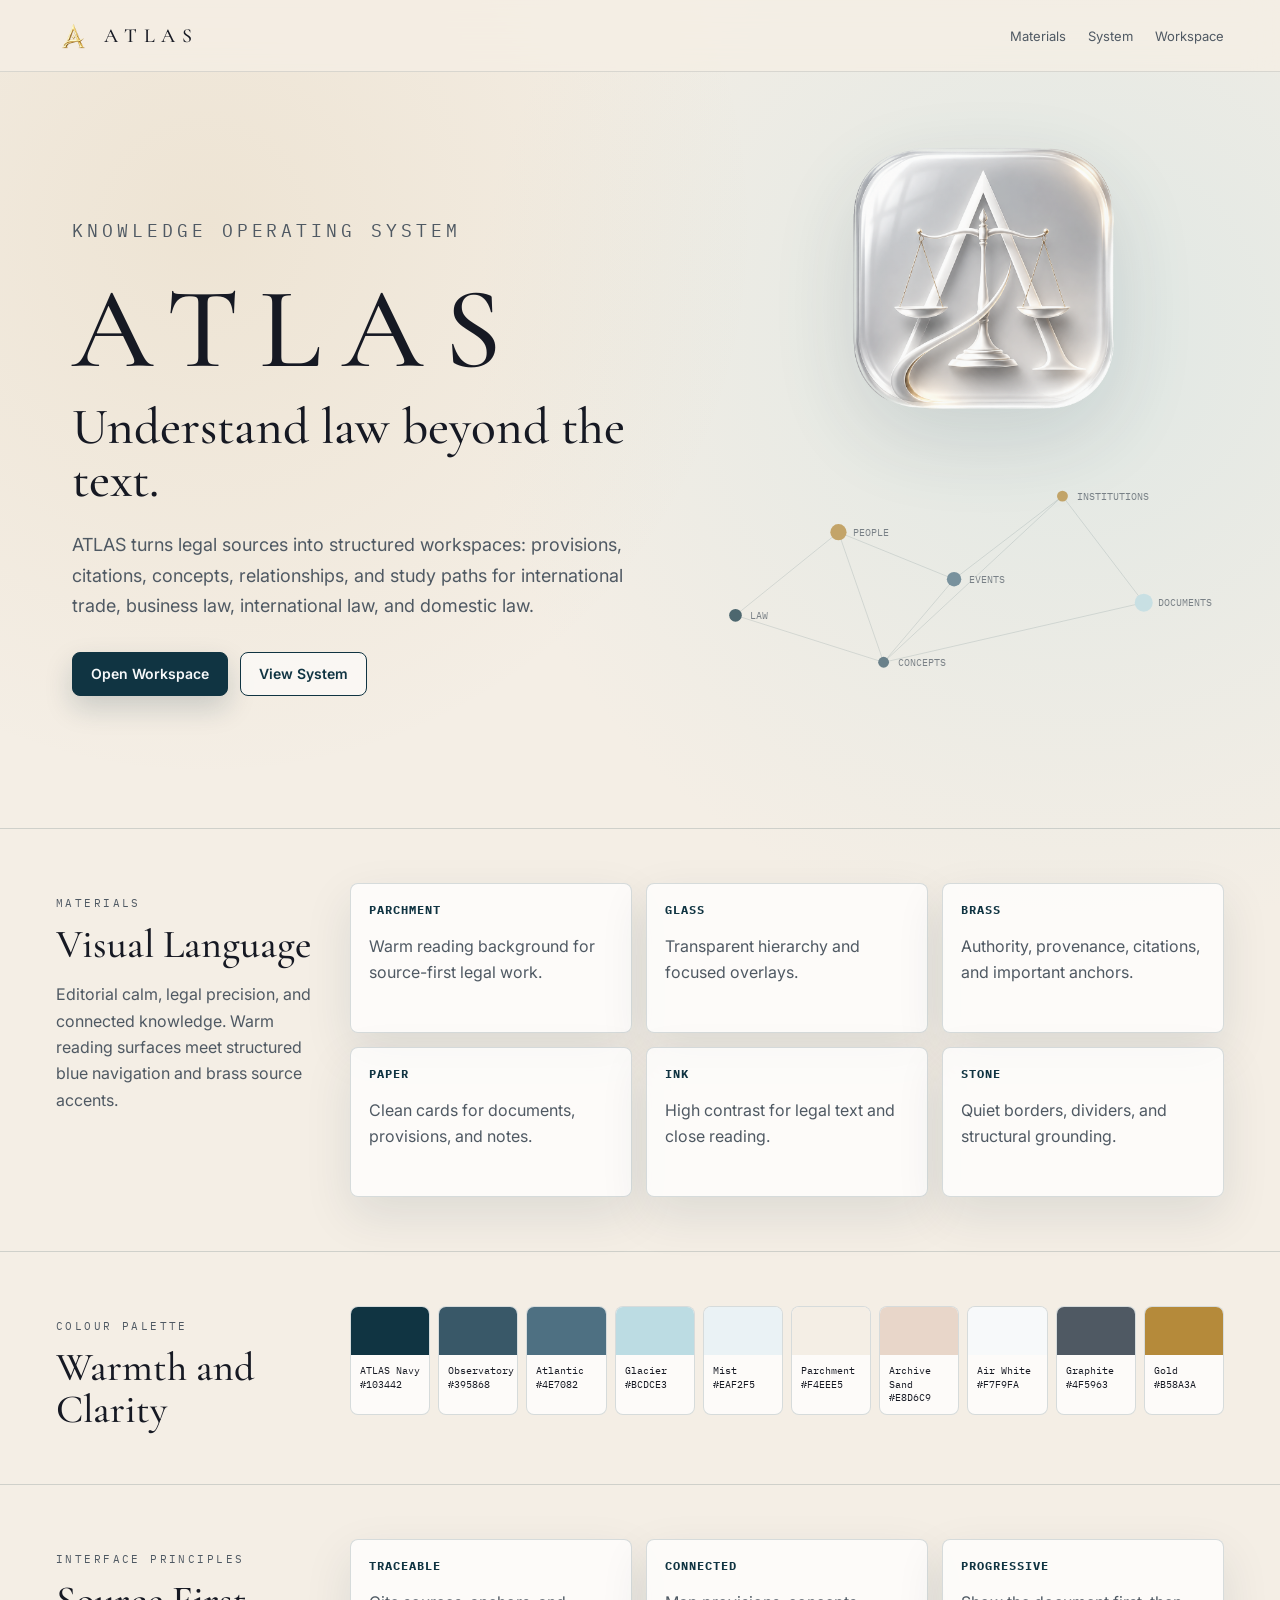
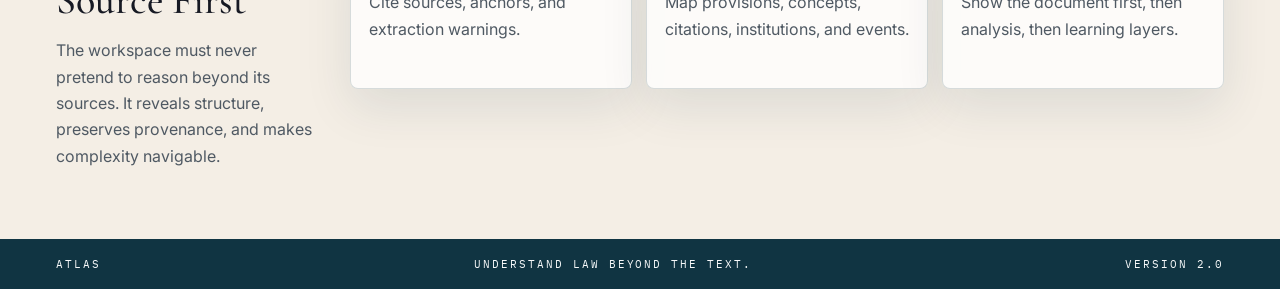
==== commit 65148720: "Update index.html" ====
--- a/index.html
+++ b/index.html
@@ -243,7 +243,8 @@
     <div class="site-shell">
       <header class="topline">
         <a class="brand" href="index.html" aria-label="ATLAS homepage">
-          <img src="assets/main_logo.png" alt="">
+        <img src="assets/nav_logo.png" alt=""> 
+         <!-- <img src="assets/main_logo.png" alt=""> -->
           <span class="atlas-wordmark">ATLAS</span>
         </a>
         <nav class="nav" aria-label="Primary">
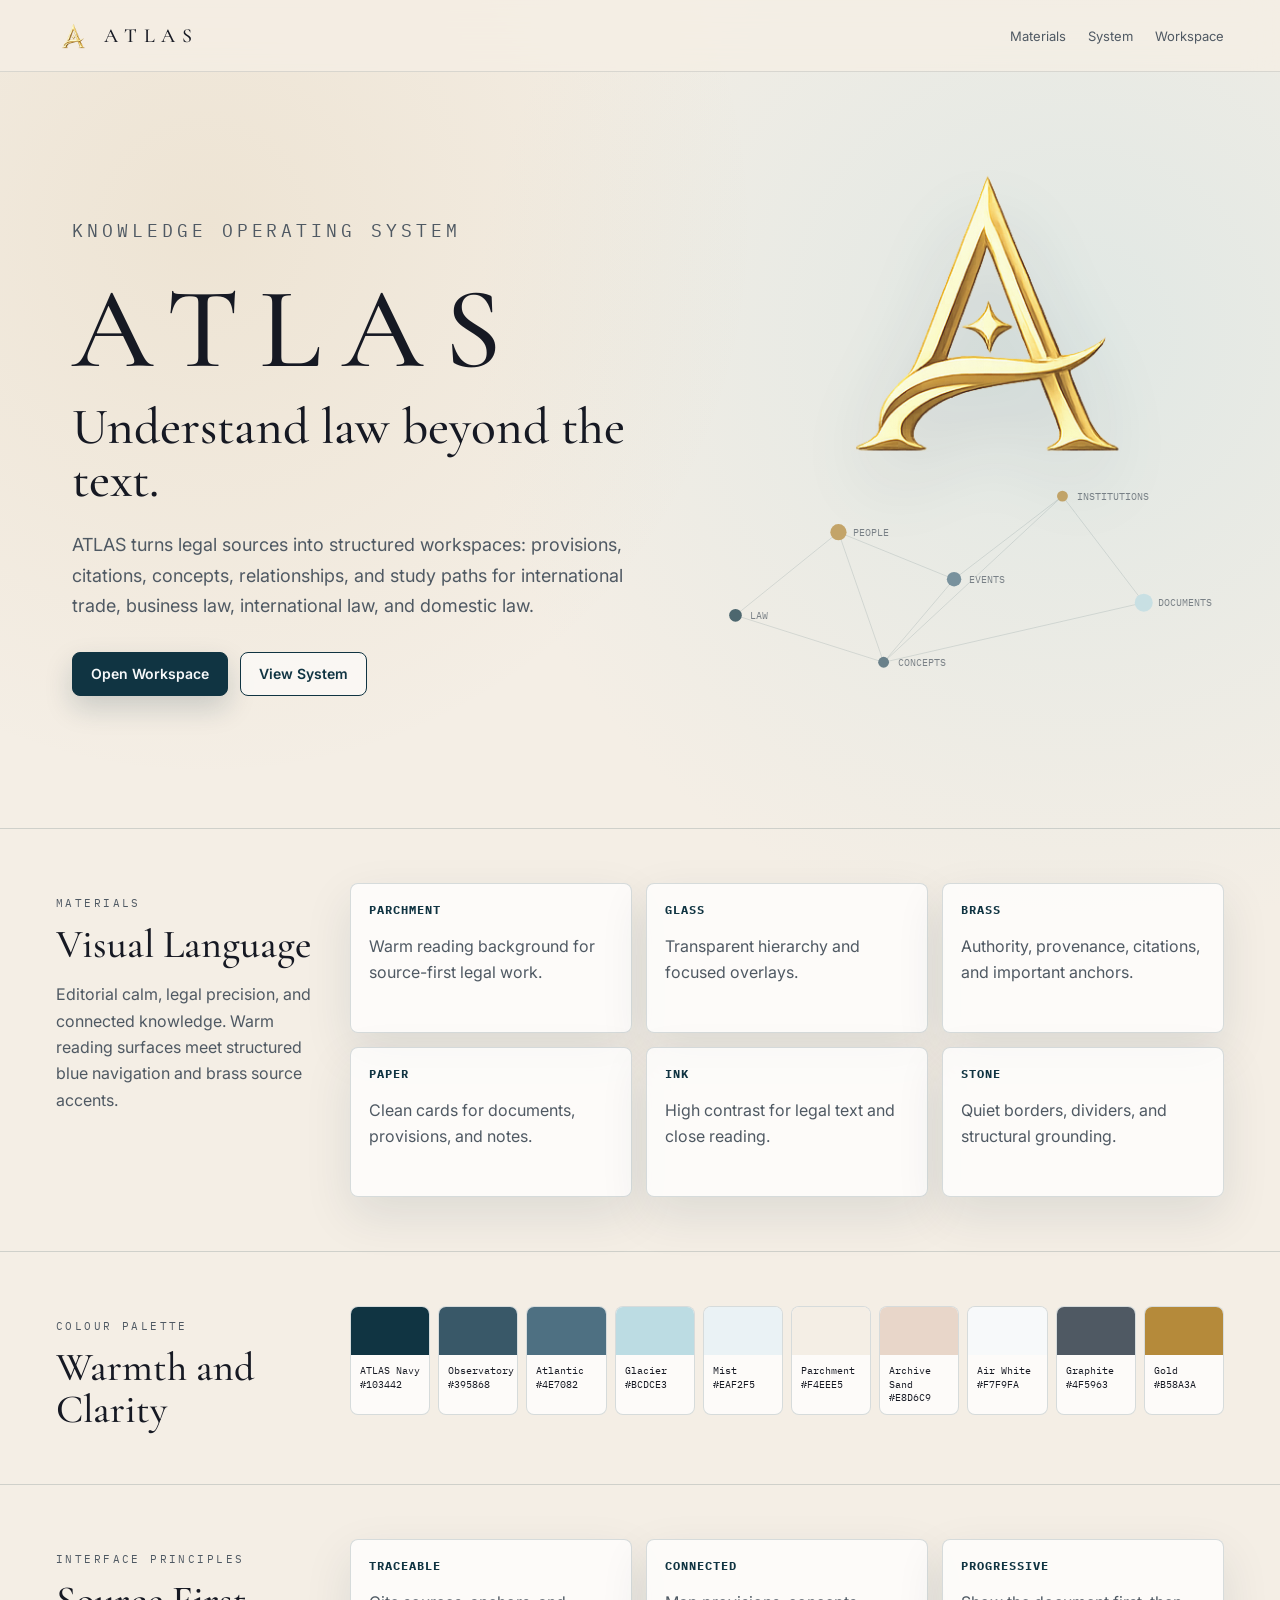
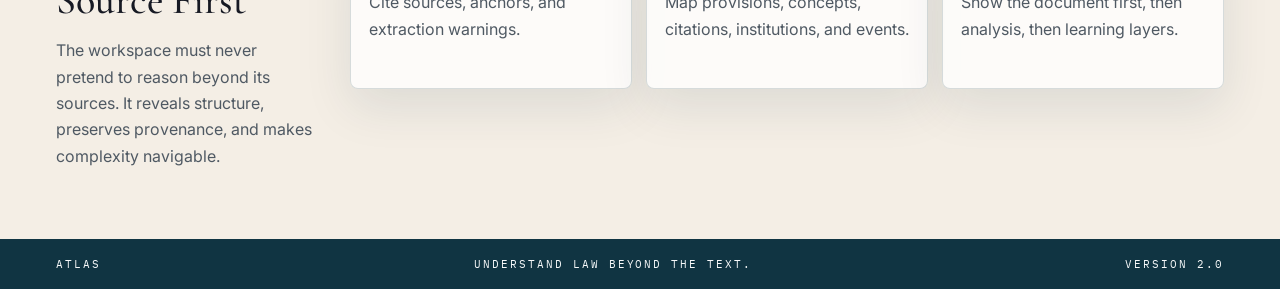
==== commit e57df745: "Replace main logo with navigation logo in index.html" ====
--- a/index.html
+++ b/index.html
@@ -256,7 +256,7 @@
 
       <main>
         <section class="hero">
-          <img class="hero-logo" src="assets/main_logo.png" alt="">
+          <img class="hero-logo" src="assets/nav_logo.png" alt="">
           <svg class="knowledge-graph" viewBox="0 0 620 360" aria-hidden="true">
             <g fill="none" stroke="rgba(16,52,66,.18)">
               <path d="M88 224 202 132 330 184 450 92 540 210"/>
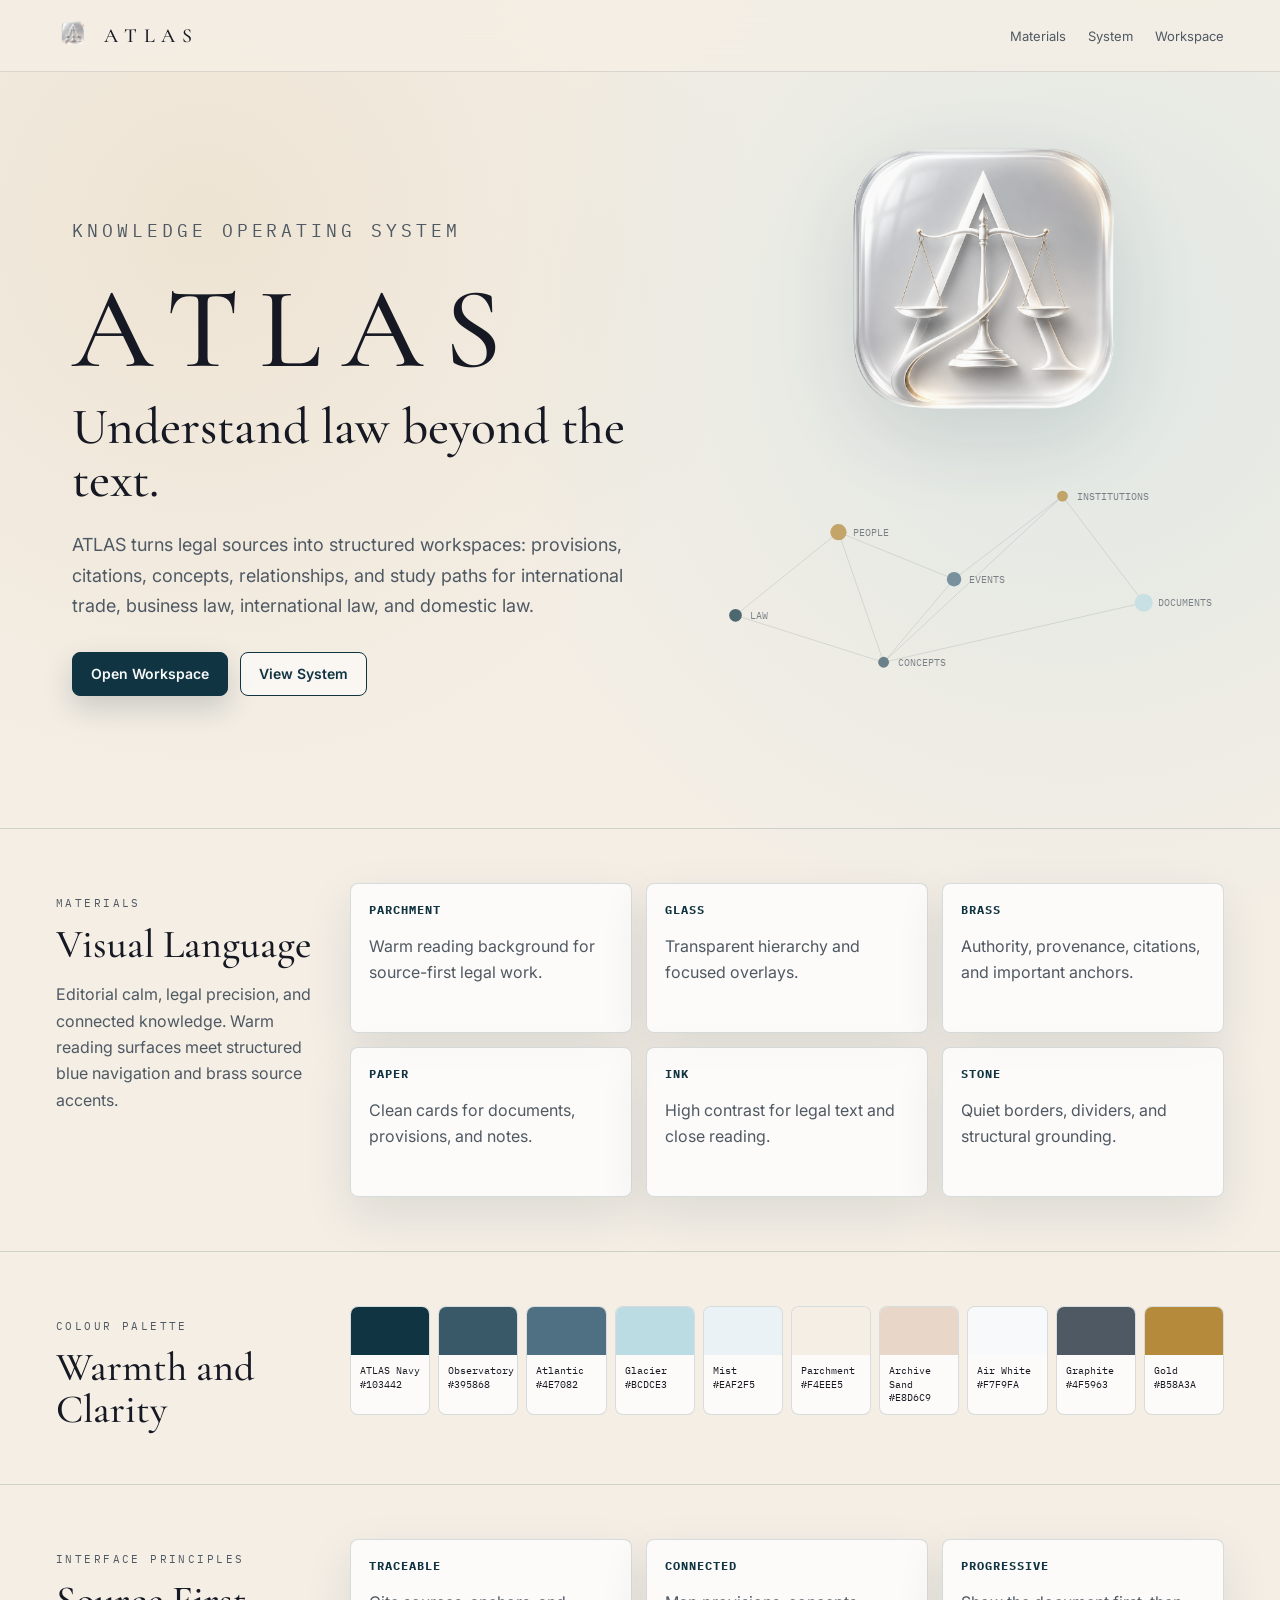
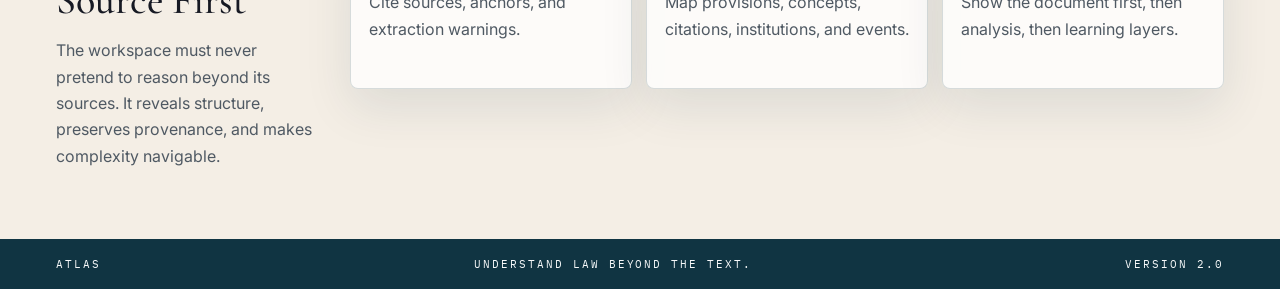
==== commit bc673419: "Replace nav_logo with main_logo in index.html" ====
--- a/index.html
+++ b/index.html
@@ -243,8 +243,7 @@
     <div class="site-shell">
       <header class="topline">
         <a class="brand" href="index.html" aria-label="ATLAS homepage">
-        <img src="assets/nav_logo.png" alt=""> 
-         <!-- <img src="assets/main_logo.png" alt=""> -->
+        <img src="assets/main_logo.png" alt=""> 
           <span class="atlas-wordmark">ATLAS</span>
         </a>
         <nav class="nav" aria-label="Primary">
@@ -256,7 +255,7 @@
 
       <main>
         <section class="hero">
-          <img class="hero-logo" src="assets/nav_logo.png" alt="">
+          <img class="hero-logo" src="assets/main_logo.png" alt="">
           <svg class="knowledge-graph" viewBox="0 0 620 360" aria-hidden="true">
             <g fill="none" stroke="rgba(16,52,66,.18)">
               <path d="M88 224 202 132 330 184 450 92 540 210"/>
